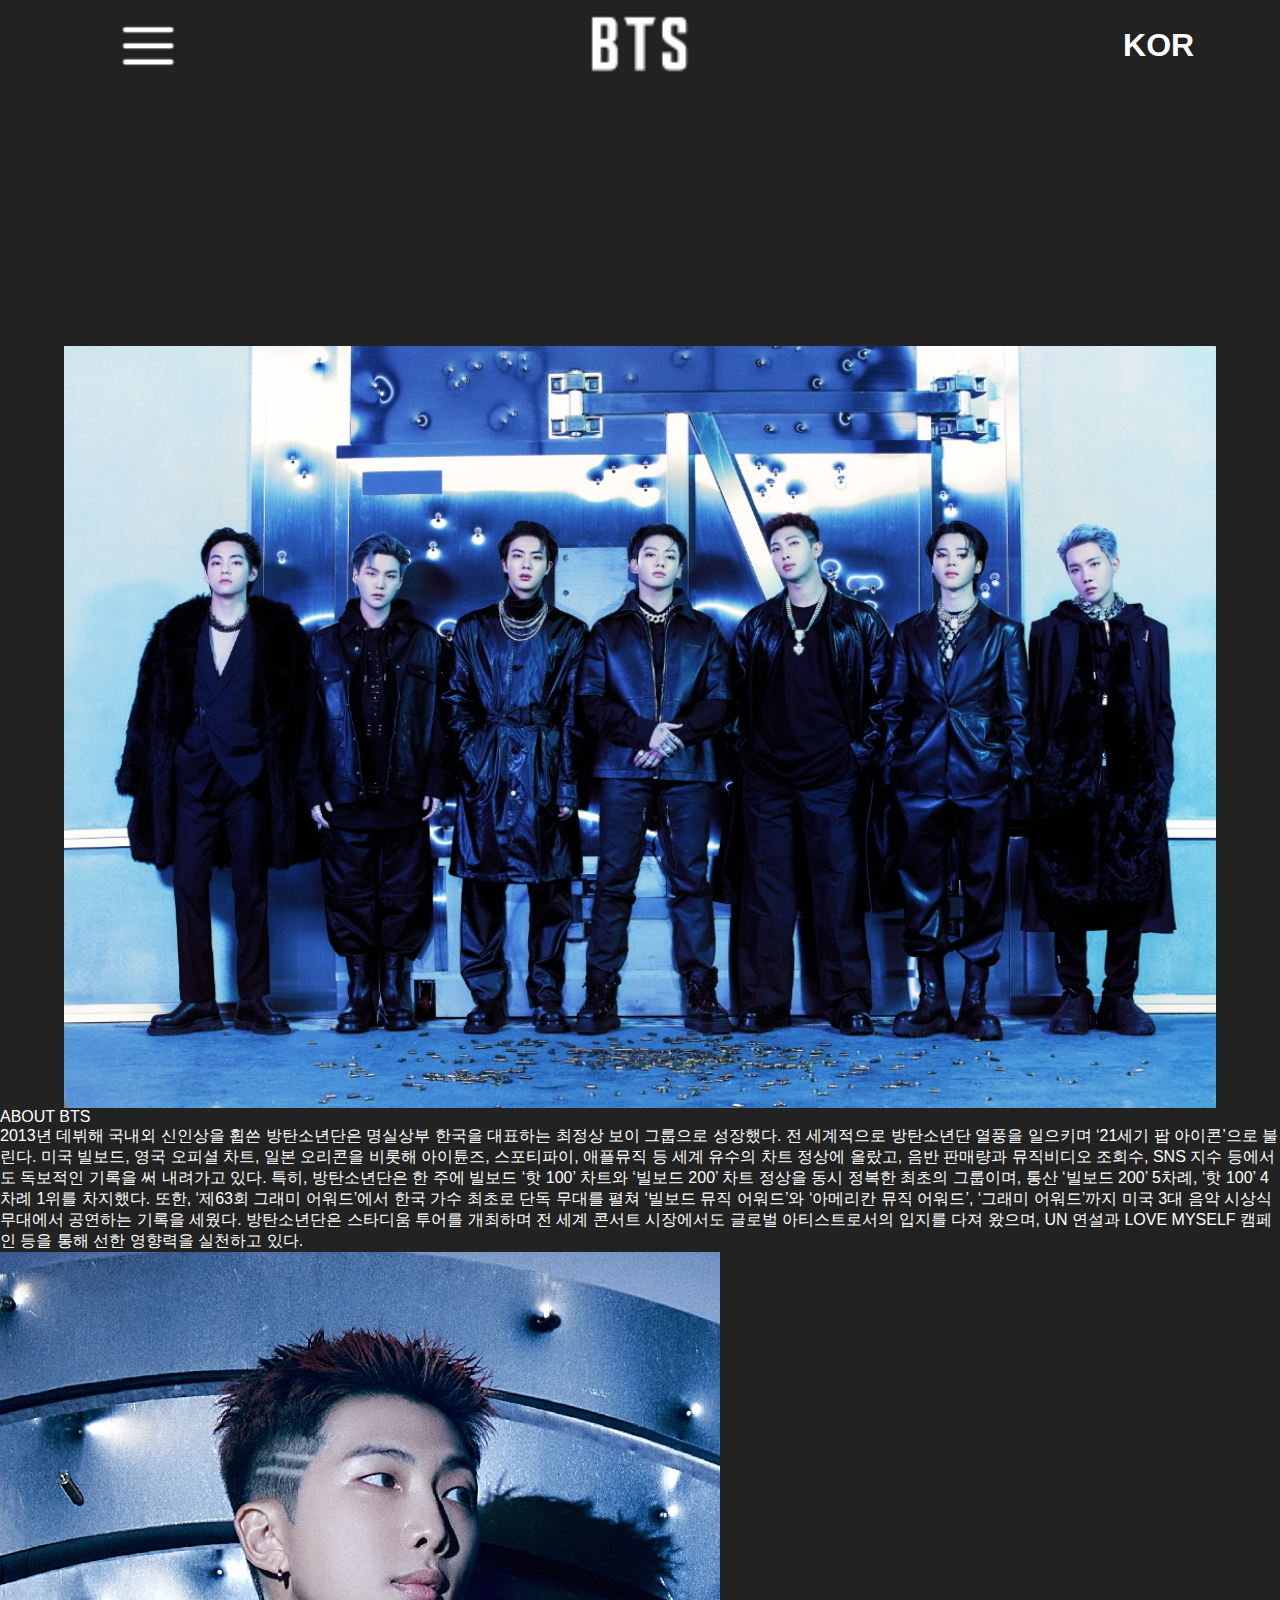
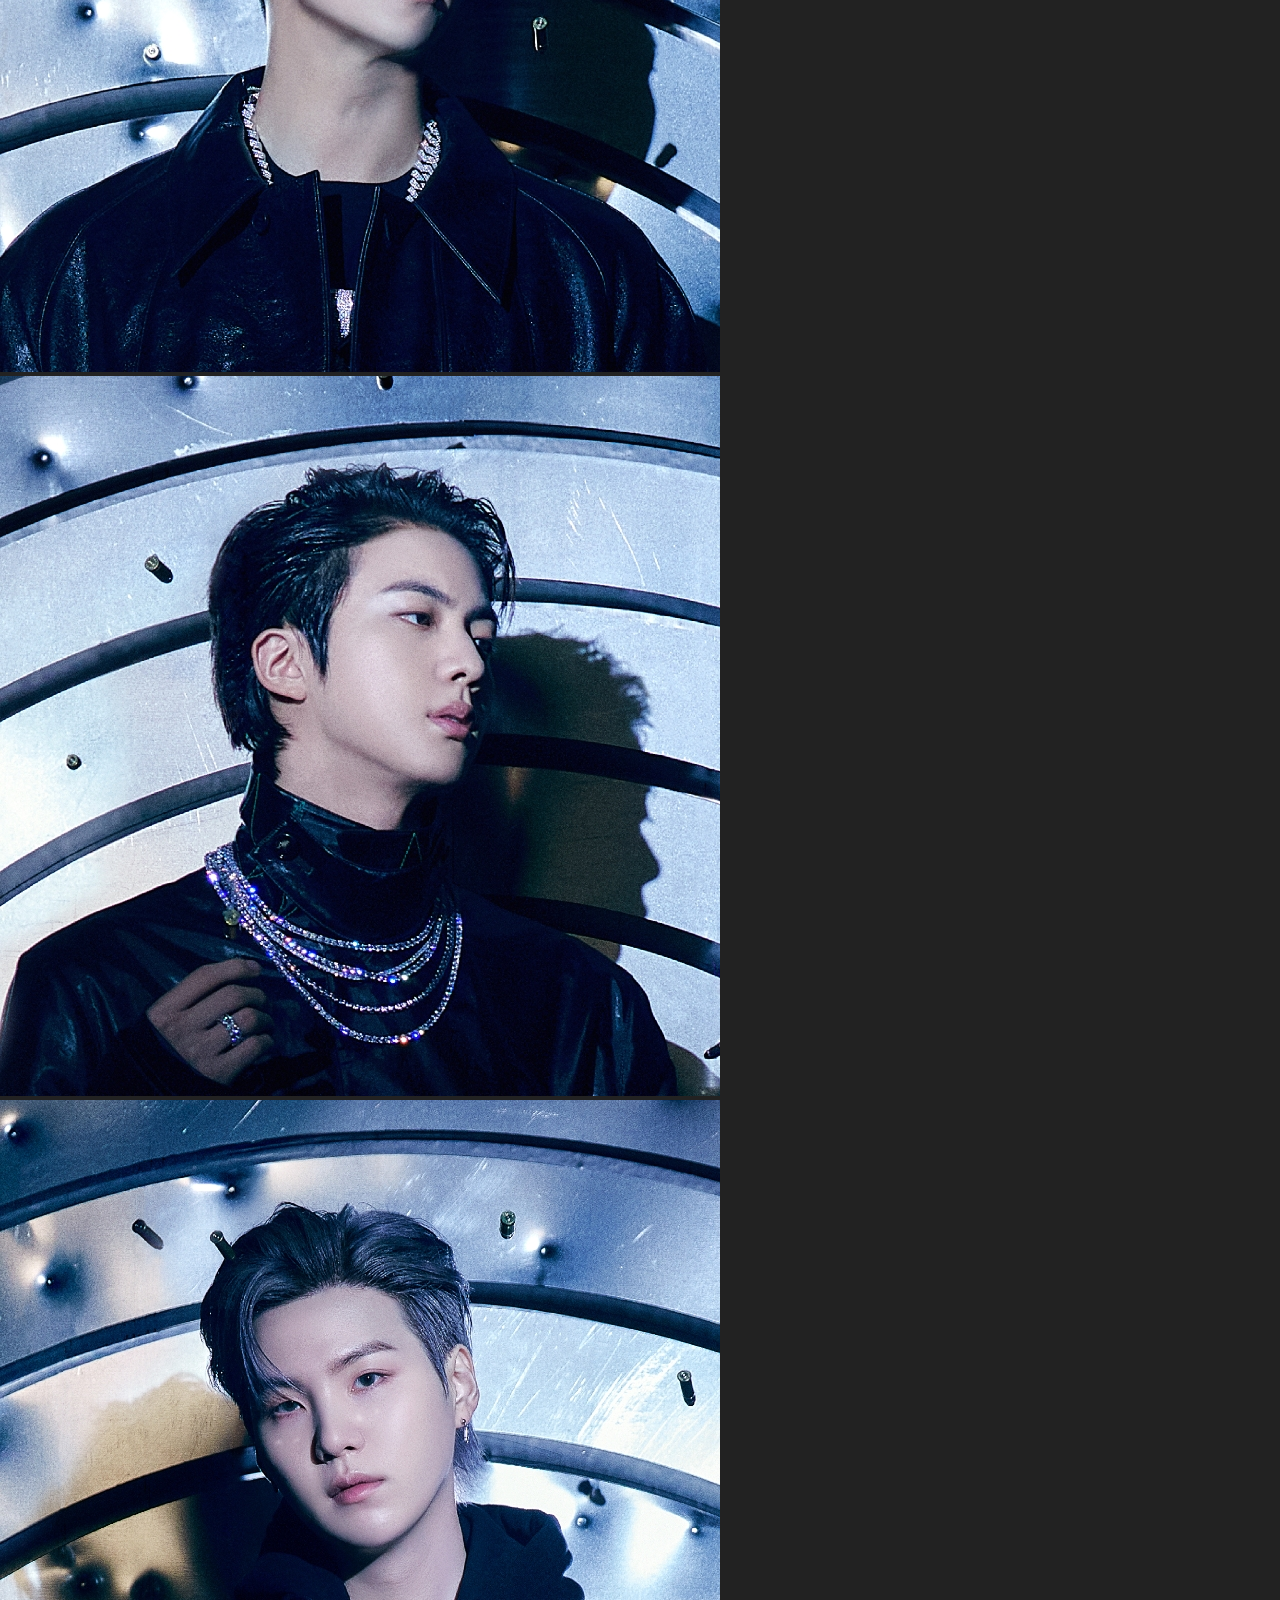
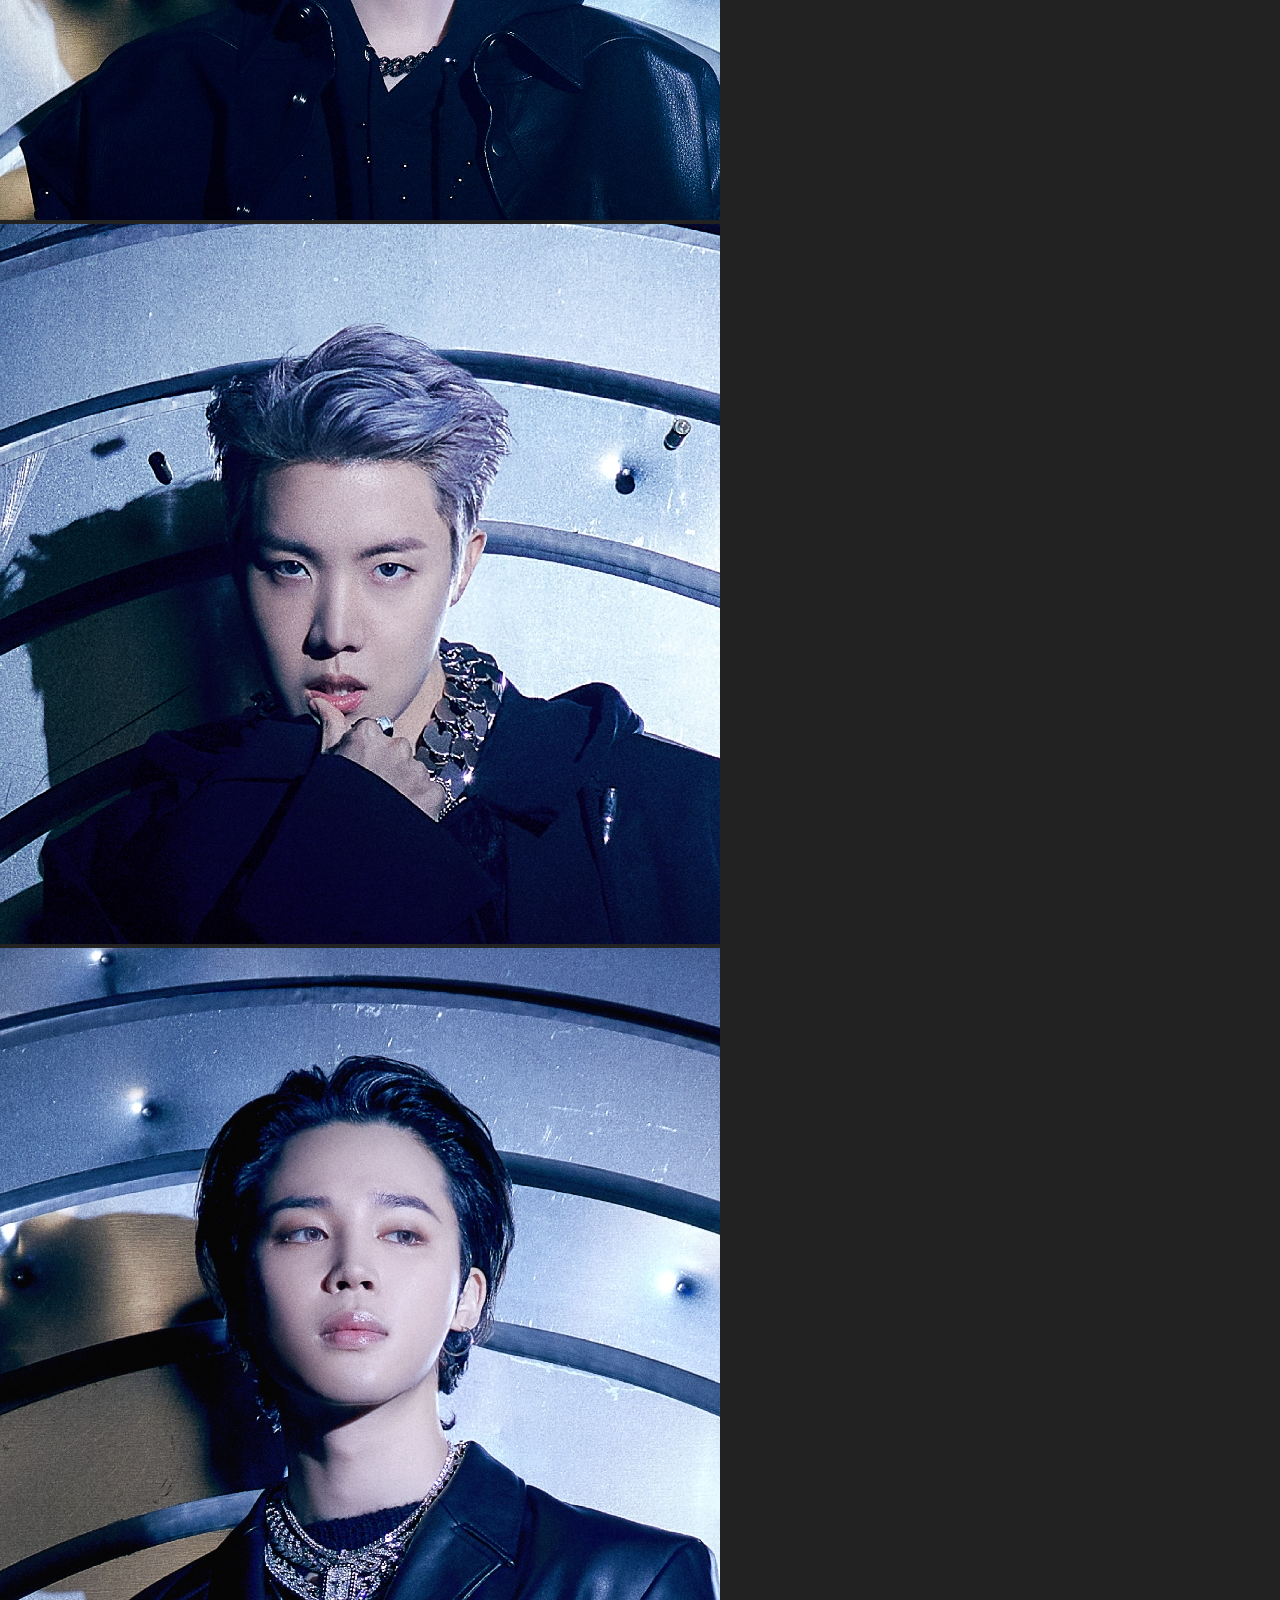
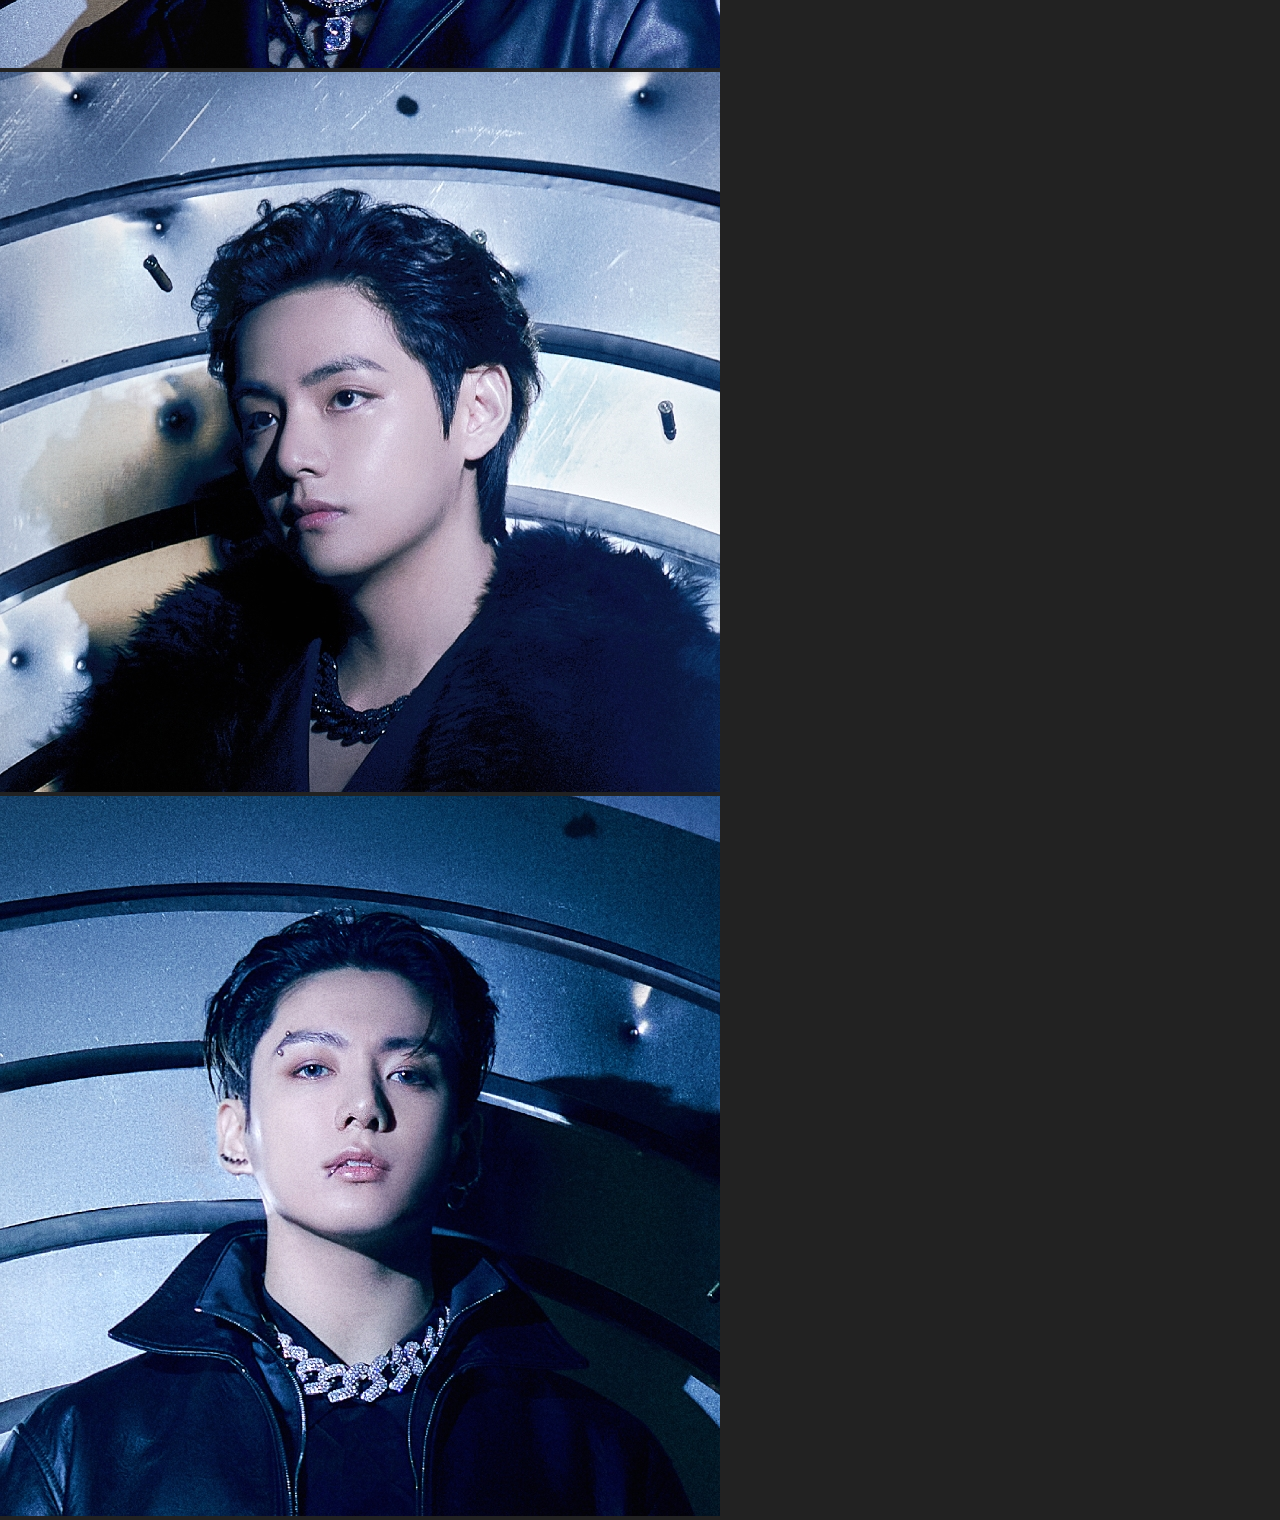
==== BTS/Profile/index.html @ 187987de "header nemubar 만드는중" ====
<!DOCTYPE html>
<html lang="ko">
<head>
    <meta charset="UTF-8">
    <meta name="viewport" content="width=device-width, initial-scale=1.0">
    <link rel="stylesheet" href="https://cdn.linearicons.com/free/1.0.0/icon-font.min.css">
    <link rel="stylesheet" href="reset.css">
    <link rel="stylesheet" href="prorfile.css">
    <title>PROFILE|BTS|BIGHIT MUSIC</title>
</head>
<body>
    <div class="wrapper">
        <!-- HEADER -->
        <div class="header">
            <div class="header-bts">
                <div class="gnb">
                    <button type="button" class="btn-gnb">
                        <nav class="active">
                            <a href="#" class="close">
                    
                            </a>
                            <ul class="gnb-nav">
                                <li><a href="active">Home</a></li>
                                <li><a href="#">About</a></li>
                                <li><a href="#">BTS</a></li>
                                <li><a href="#">TMORROW X TOGETHER</a></li>
                                <li><a href="#">LEE HYUN</a></li>
                            </ul>
                        </nav>
                    </button>
                </div>

                <h1 class="logo bts">
                    <a href="#">
                        <img src="../img/bts-logo.png" alt="BTS-Logo">
                    </a>
                </h1>
                
                <div class="lang-opt">
                    <button type="button" class="btn-lang">
                        <p>KOR</p>
                    </button>
                    <div class="lang-inner">
                        <ul>
                            <li><a href="active">KOR</a></li>
                            <li><a href="#">ENG</a></li>
                            <li><a href="#">JPN</a></li>
                            <li><a href="#">CHN</a></li>
                        </ul>
                    </div>
                </div>
            </div>
        </div>
        <main>
            <section class="kv">
                <div class="contents-obj">
                    <img src="../img/bts-profile.jpg" alt="BTS-Profile_Img">
                </div>
            </section>
            <div class="profile clearfix">
                <section class="intro">
                    <h2 class="contents-title">ABOUT BTS</h2>
                    <p>2013년 데뷔해 국내외 신인상을 휩쓴 방탄소년단은 명실상부 한국을 대표하는 최정상 보이 그룹으로 성장했다. 전 세계적으로 방탄소년단 열풍을 일으키며 ‘21세기 팝 아이콘’으로 불린다.
                        미국 빌보드, 영국 오피셜 차트, 일본 오리콘을 비롯해 아이튠즈, 스포티파이, 애플뮤직 등 세계 유수의 차트 정상에 올랐고, 음반 판매량과 뮤직비디오 조회수, SNS 지수 등에서도 독보적인 기록을 써 내려가고 있다. 특히, 방탄소년단은 한 주에 빌보드 ‘핫 100’ 차트와 ‘빌보드 200’ 차트 정상을 동시 정복한 최초의 그룹이며, 통산 ‘빌보드 200’ 5차례, ‘핫 100’ 4차례 1위를 차지했다.
                        또한, ‘제63회 그래미 어워드’에서 한국 가수 최초로 단독 무대를 펼쳐 ‘빌보드 뮤직 어워드’와 ‘아메리칸 뮤직 어워드’, ‘그래미 어워드’까지 미국 3대 음악 시상식 무대에서 공연하는 기록을 세웠다. 방탄소년단은 스타디움 투어를 개최하며 전 세계 콘서트 시장에서도 글로벌 아티스트로서의 입지를 다져 왔으며, UN 연설과 LOVE MYSELF 캠페인 등을 통해 선한 영향력을 실천하고 있다.
                    </p>
                </section>
                <section class="members contents-white">
                    <div class="members-inner">
                        <div class="member-list">
                            <div class="title">
                                <h2 class="contents-title">

                                </h2>
                            </div>
                            <ul class="profile-img">
                                <li>
                                    <button type="button">
                                        <div class="contents-obj">
                                            <img src="../img/member-rm.jpg" alt="BTS-MEMBER_RM">
                                        </div>
                                    </button>
                                </li>
                                <li>
                                    <button type="button">
                                        <div class="contents-obj">
                                            <img src="../img/member-jin.jpg" alt="BTS-MEMBER_JIN">
                                        </div>
                                    </button>
                                </li>
                                <li>
                                    <button type="button">
                                        <div class="contents-obj">
                                            <img src="../img/member-suga.jpg" alt="BTS-MEMBER_SUGA">
                                        </div>
                                    </button>
                                </li>
                                <li>
                                    <button type="button">
                                        <div class="contents-obj">
                                            <img src="../img/member-jhope.jpg" alt="BTS-MEMBER_JHOPE">
                                        </div>
                                    </button>
                                </li>
                                <li>
                                    <button type="button">
                                        <div class="contents-obj">
                                            <img src="../img/member-jimin.jpg" alt="BTS-MEMBER_JIMIN">
                                        </div>
                                    </button>
                                </li>
                                <li>
                                    <button type="button">
                                        <div class="contents-obj">
                                            <img src="../img/member-v.jpg" alt="BTS-MEMBER_V">
                                        </div>
                                    </button>
                                </li>
                                <li>
                                    <button type="button">
                                        <div class="contents-obj">
                                            <img src="../img/member-jk.jpg" alt="BTS-MEMBER_JK">
                                        </div>
                                    </button>
                                </li>
                            </ul>
                        </div>
                        <!-- <div class="popup">
                            <div class="popup-inner">
                                <ul>
                                    <li class="top active">
                                        <div class="contents-obj">
                                            <img src="../img/member-rm.jpg" alt="BTS-MEMBER_RM">
                                        </div>
                                        <div class="contents">
                                            <ul>
                                                <li class="name">RM</li>
                                                <li>생일:1994년 9월 12일</li>
                                            </ul>
                                        </div>
                                    </li>
                                    <li class="top active">
                                        <div class="contents-obj">
                                            <img src="../img/member-rm.jpg" alt="BTS-MEMBER_RM">
                                        </div>
                                        <div class="contents">
                                            <ul>
                                                <li class="name">RM</li>
                                                <li>생일:1994년 9월 12일</li>
                                            </ul>
                                        </div>
                                    </li>
                                    <li class="top active">
                                        <div class="contents-obj">
                                            <img src="../img/member-rm.jpg" alt="BTS-MEMBER_RM">
                                        </div>
                                        <div class="contents">
                                            <ul>
                                                <li class="name">RM</li>
                                                <li>생일:1994년 9월 12일</li>
                                            </ul>
                                        </div>
                                    </li>
                                    <li class="top active">
                                        <div class="contents-obj">
                                            <img src="../img/member-rm.jpg" alt="BTS-MEMBER_RM">
                                        </div>
                                        <div class="contents">
                                            <ul>
                                                <li class="name">RM</li>
                                                <li>생일:1994년 9월 12일</li>
                                            </ul>
                                        </div>
                                    </li>
                                    <li class="top active">
                                        <div class="contents-obj">
                                            <img src="../img/member-rm.jpg" alt="BTS-MEMBER_RM">
                                        </div>
                                        <div class="contents">
                                            <ul>
                                                <li class="name">RM</li>
                                                <li>생일:1994년 9월 12일</li>
                                            </ul>
                                        </div>
                                    </li>
                                    <li class="top active">
                                        <div class="contents-obj">
                                            <img src="../img/member-rm.jpg" alt="BTS-MEMBER_RM">
                                        </div>
                                        <div class="contents">
                                            <ul>
                                                <li class="name">RM</li>
                                                <li>생일:1994년 9월 12일</li>
                                            </ul>
                                        </div>
                                    </li>

                                </ul>
                            </div> 
                        </div> -->
                    </div>
                </section>
            </div>
        </main>
    </div>

    
</body>
</html>
---- BTS/Profile/prorfile.css ----
* {
    box-sizing: border-box;
}
body {
    color: #fff;
    font-family: sans-serif;
}
.wrapper{
    background: rgba(22, 22, 22, 0.95);
}
/* header style */
.wrapper.header {
    padding: 20px 0;
    position: fixed;
    width: 100%;
    top: 0;
    z-index: 999;
    
}
.wrapper .header .header-bts {
    width: 92%;
    margin: 0 auto;

    display: flex;
    align-items:center;
}
.wrapper .header .header-bts .gnb {
    /* border: 2px solid aqua; */
    opacity: 1;
    display: flex;
    justify-content: flex-start;
    flex: 1;
}
.wrapper .header .header-bts .gnb:hover,
.wrapper .header .header-bts .gnb .active .gnb-nav {
    opacity: 1;
    color: #fff;
}
.wrapper .header .header-bts .gnb .btn-gnb {
    position: relative;
    height: 80%;
    background: url(../img/btn-gnb-m.png) no-repeat center;
    background-size: 100% auto;
    z-index: 1;
}
.wrapper .header .header-bts .active {
    opacity: 0;
}
.wrapper .header .header-bts .logo {
    /* border: 2px solid aqua; */
    display: flex;
    justify-content: center;
    flex: 1;
}
.wrapper .header .header-bts .logo img {
    height: 60px;
}
.wrapper .header .header-bts .lang-opt {
    /* border: 2px solid aqua; */
    display: flex;
    justify-content: flex-end;
    flex: 1;
}
.wrapper .header .header-bts .lang-opt p {
    font-weight: 700;
    font-size: 2em;
}
.wrapper .header .header-bts .lang-opt .lang-inner {
    opacity: 0;
}
.wrapper main .kv {
    display: flex;
    justify-content: space-evenly;
    
}
.wrapper main .kv .contents-obj {
    width: 90%;
    padding-top: 20%;
    overflow: hidden;
}
.wrapper main .kv .contents-obj img {
    width: 100%;
    margin: 0 auto;
    display: block;
}
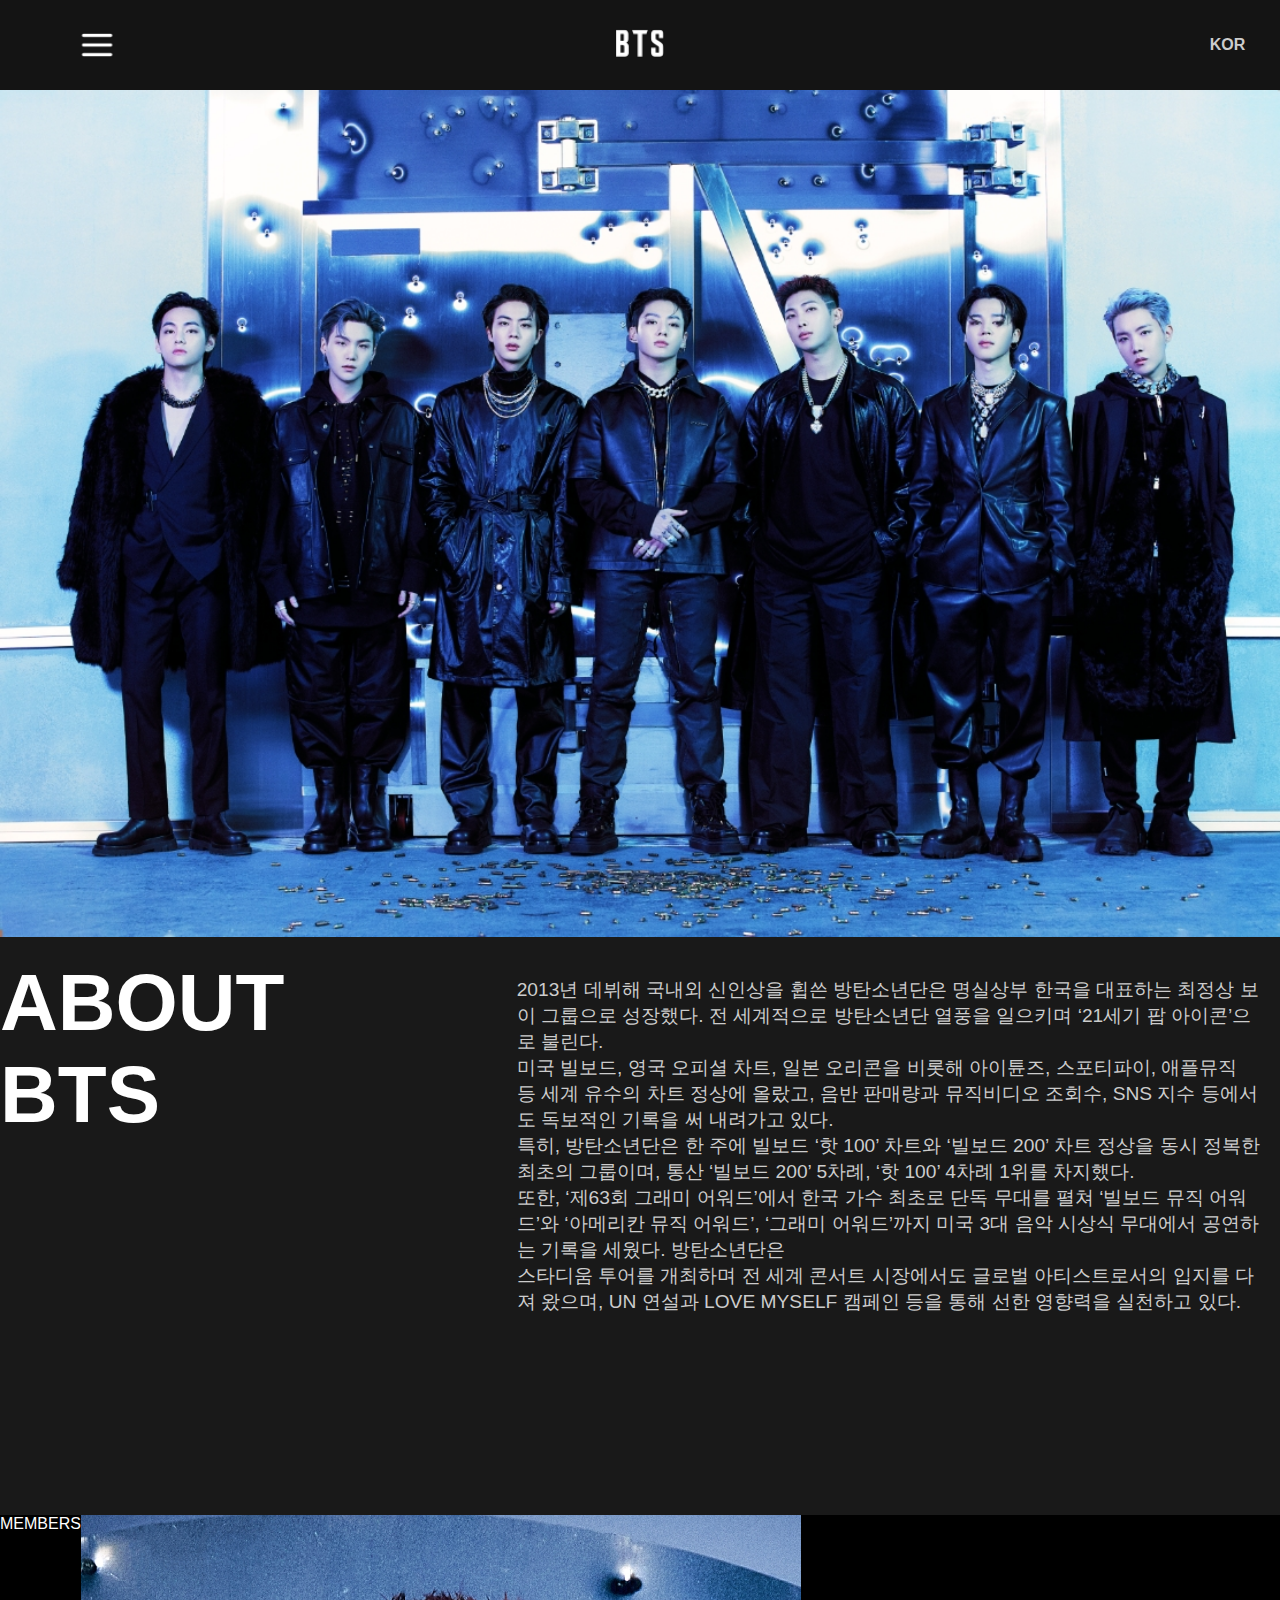
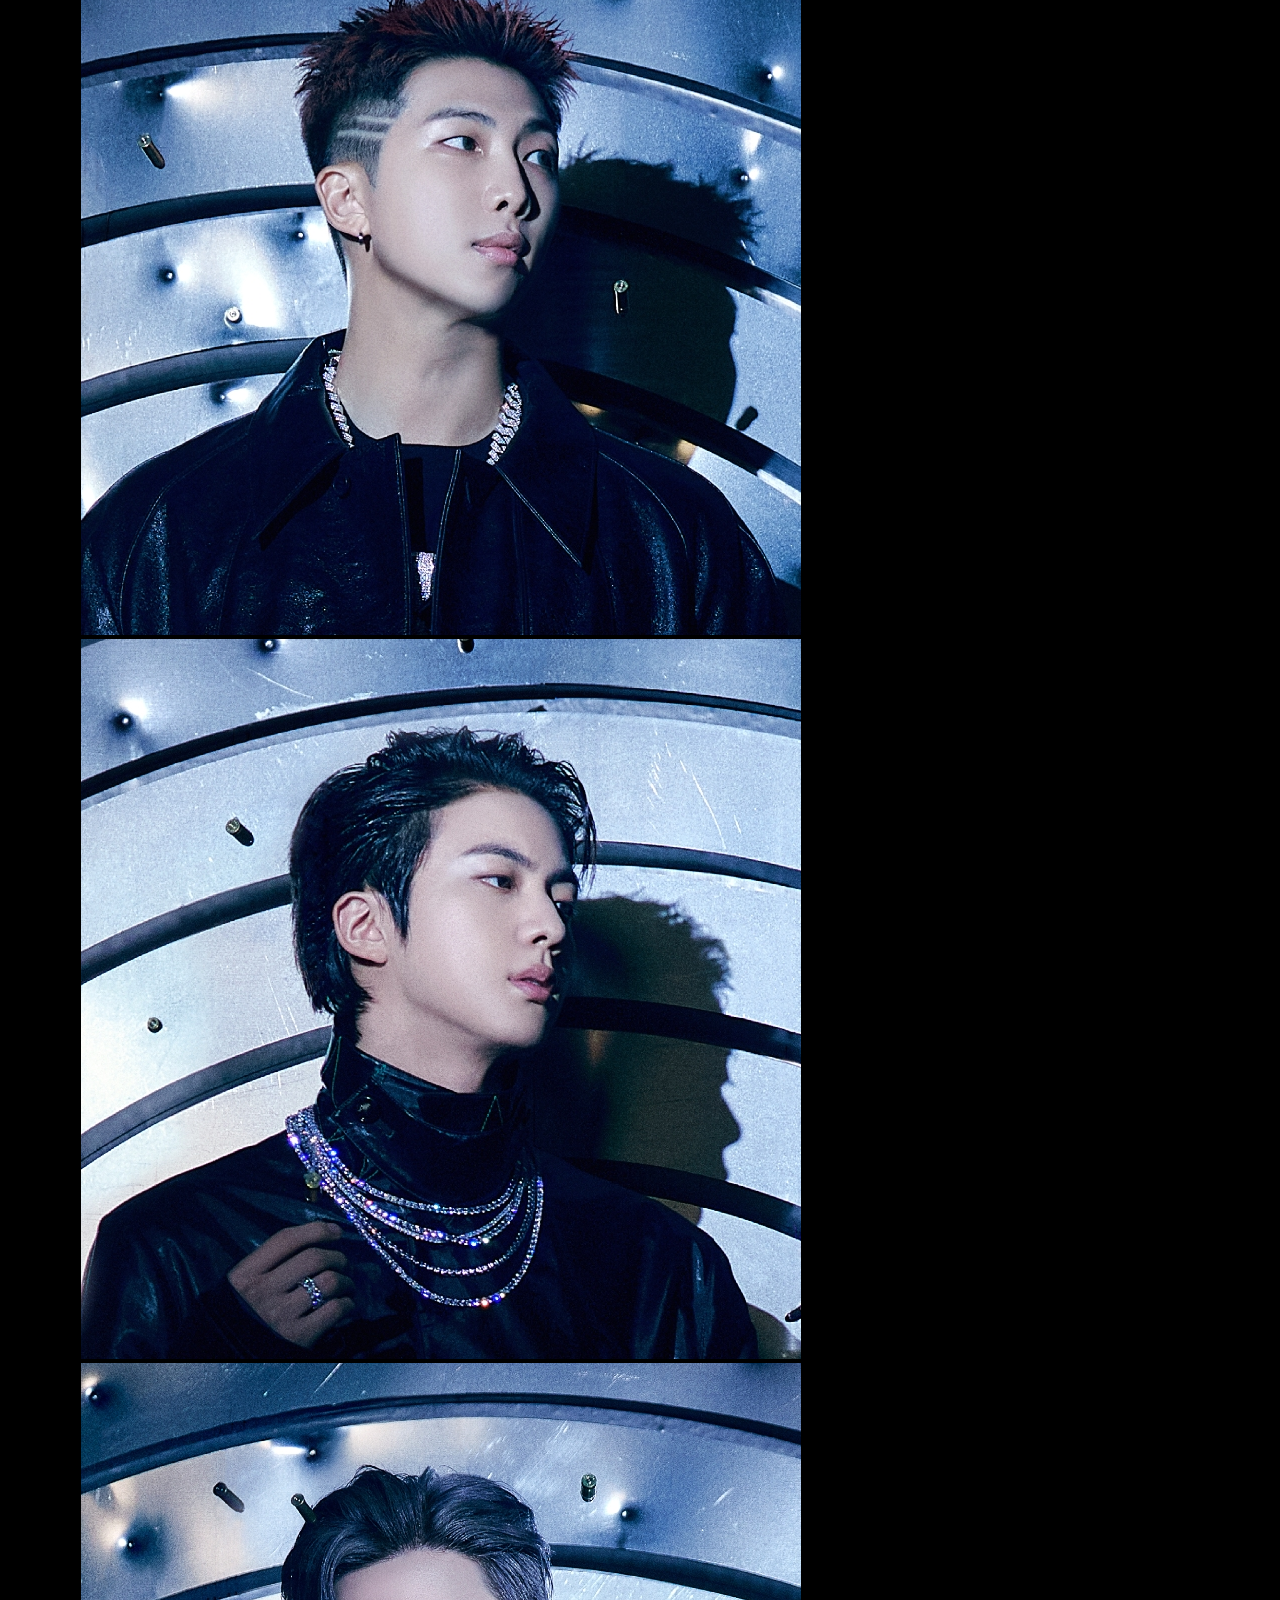
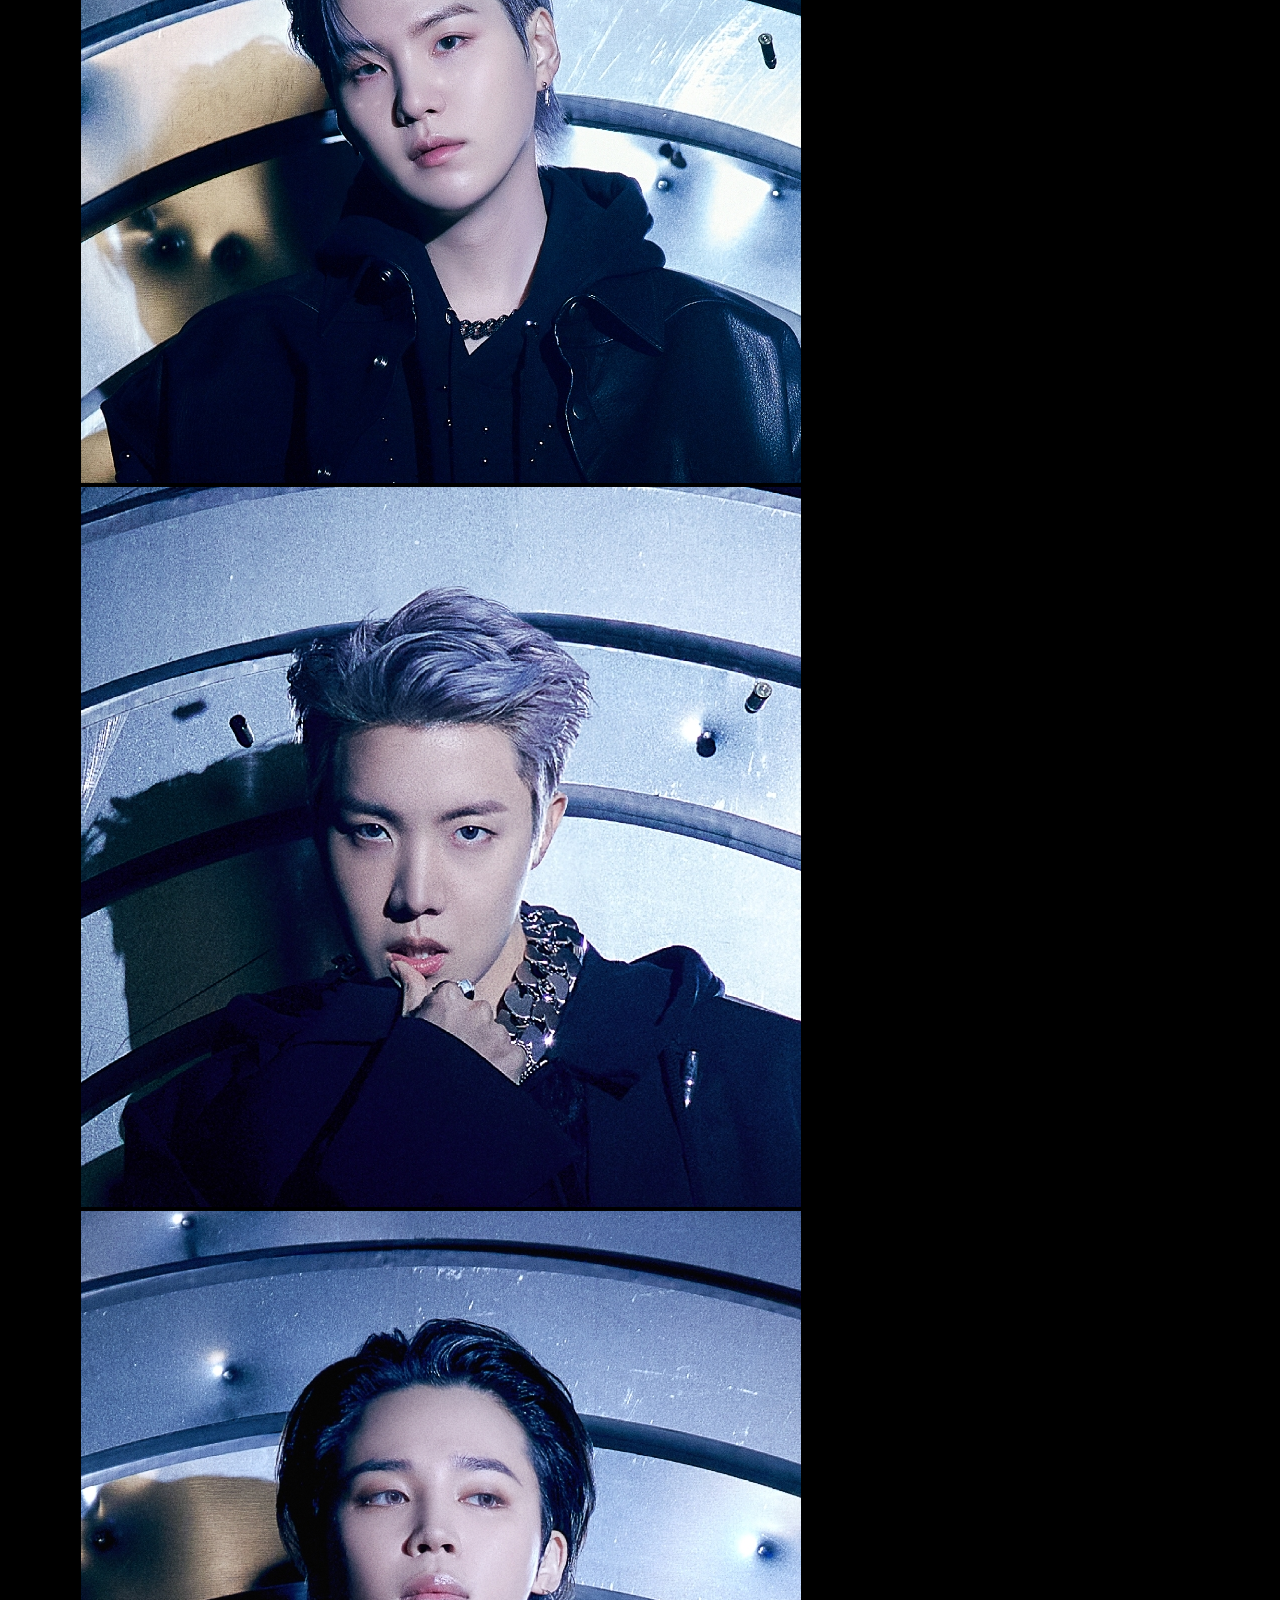
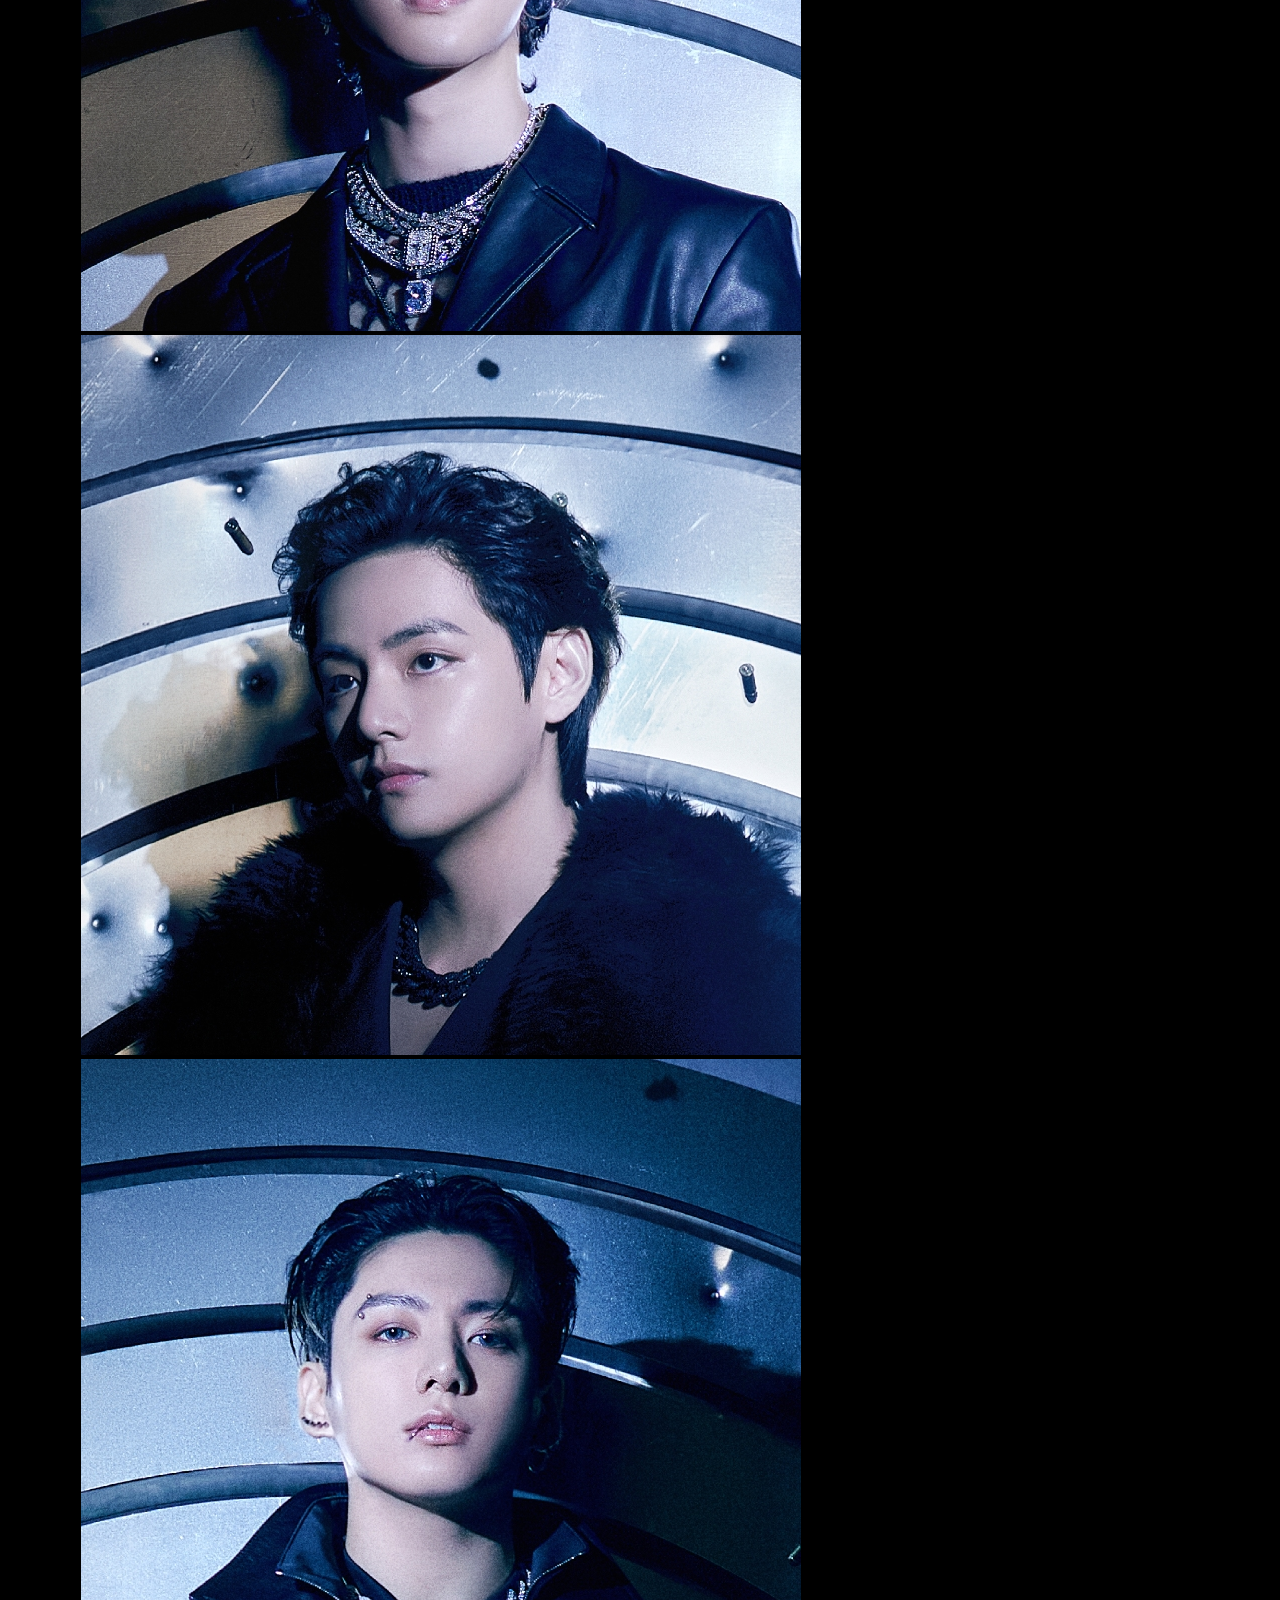
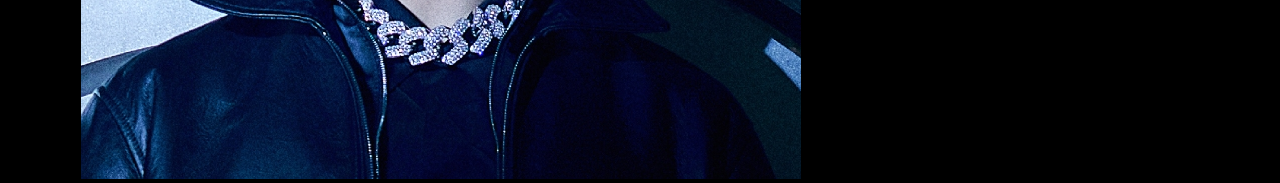
==== commit 943e953b: "header mainsection 만듬" ====
--- a/BTS/Profile/index.html
+++ b/BTS/Profile/index.html
@@ -57,20 +57,22 @@
                     <img src="../img/bts-profile.jpg" alt="BTS-Profile_Img">
                 </div>
             </section>
-            <div class="profile clearfix">
+            <div class="profile">
                 <section class="intro">
-                    <h2 class="contents-title">ABOUT BTS</h2>
-                    <p>2013년 데뷔해 국내외 신인상을 휩쓴 방탄소년단은 명실상부 한국을 대표하는 최정상 보이 그룹으로 성장했다. 전 세계적으로 방탄소년단 열풍을 일으키며 ‘21세기 팝 아이콘’으로 불린다.
-                        미국 빌보드, 영국 오피셜 차트, 일본 오리콘을 비롯해 아이튠즈, 스포티파이, 애플뮤직 등 세계 유수의 차트 정상에 올랐고, 음반 판매량과 뮤직비디오 조회수, SNS 지수 등에서도 독보적인 기록을 써 내려가고 있다. 특히, 방탄소년단은 한 주에 빌보드 ‘핫 100’ 차트와 ‘빌보드 200’ 차트 정상을 동시 정복한 최초의 그룹이며, 통산 ‘빌보드 200’ 5차례, ‘핫 100’ 4차례 1위를 차지했다.
-                        또한, ‘제63회 그래미 어워드’에서 한국 가수 최초로 단독 무대를 펼쳐 ‘빌보드 뮤직 어워드’와 ‘아메리칸 뮤직 어워드’, ‘그래미 어워드’까지 미국 3대 음악 시상식 무대에서 공연하는 기록을 세웠다. 방탄소년단은 스타디움 투어를 개최하며 전 세계 콘서트 시장에서도 글로벌 아티스트로서의 입지를 다져 왔으며, UN 연설과 LOVE MYSELF 캠페인 등을 통해 선한 영향력을 실천하고 있다.
-                    </p>
+                    <div class="box">
+                        <h2 class="contents-title">ABOUT BTS</h2>
+                        <p>2013년 데뷔해 국내외 신인상을 휩쓴 방탄소년단은 명실상부 한국을 대표하는 최정상 보이 그룹으로 성장했다. 전 세계적으로 방탄소년단 열풍을 일으키며 ‘21세기 팝 아이콘’으로 불린다.<br>
+                            미국 빌보드, 영국 오피셜 차트, 일본 오리콘을 비롯해 아이튠즈, 스포티파이, 애플뮤직 등 세계 유수의 차트 정상에 올랐고, 음반 판매량과 뮤직비디오 조회수, SNS 지수 등에서도 독보적인 기록을 써 내려가고 있다. <br> 특히, 방탄소년단은 한 주에 빌보드 ‘핫 100’ 차트와 ‘빌보드 200’ 차트 정상을 동시 정복한 최초의 그룹이며, 통산 ‘빌보드 200’ 5차례, ‘핫 100’ 4차례 1위를 차지했다. <br>
+                            또한, ‘제63회 그래미 어워드’에서 한국 가수 최초로 단독 무대를 펼쳐 ‘빌보드 뮤직 어워드’와 ‘아메리칸 뮤직 어워드’, ‘그래미 어워드’까지 미국 3대 음악 시상식 무대에서 공연하는 기록을 세웠다. 방탄소년단은 <br>스타디움 투어를 개최하며 전 세계 콘서트 시장에서도 글로벌 아티스트로서의 입지를 다져 왔으며, UN 연설과 LOVE MYSELF 캠페인 등을 통해 선한 영향력을 실천하고 있다.
+                        </p>
+                    </div>
                 </section>
                 <section class="members contents-white">
                     <div class="members-inner">
                         <div class="member-list">
                             <div class="title">
                                 <h2 class="contents-title">
-
+                                    MEMBERS
                                 </h2>
                             </div>
                             <ul class="profile-img">
--- a/BTS/Profile/prorfile.css
+++ b/BTS/Profile/prorfile.css
@@ -4,23 +4,26 @@
 }
 body {
     color: #fff;
-    font-family: sans-serif;
+    font-family: 'Noto Sans KR', sans-serif;
 }
 .wrapper{
-    background: rgba(22, 22, 22, 0.95);
+    background: rgba(0, 0, 0, 0.90);
 }
 /* header style */
 .wrapper.header {
-    padding: 20px 0;
     position: fixed;
     width: 100%;
     top: 0;
+    left: 0;
     z-index: 999;
+    
     
 }
 .wrapper .header .header-bts {
-    width: 92%;
+    width: 100%;
     margin: 0 auto;
+    
+    background: rgba(0, 0, 0, 0.2);
 
     display: flex;
     align-items:center;
@@ -41,7 +44,7 @@
     position: relative;
     height: 80%;
     background: url(../img/btn-gnb-m.png) no-repeat center;
-    background-size: 100% auto;
+    background-size: 60% auto;
     z-index: 1;
 }
 .wrapper .header .header-bts .active {
@@ -54,7 +57,7 @@
     flex: 1;
 }
 .wrapper .header .header-bts .logo img {
-    height: 60px;
+    height: 30px;
 }
 .wrapper .header .header-bts .lang-opt {
     /* border: 2px solid aqua; */
@@ -64,7 +67,7 @@
 }
 .wrapper .header .header-bts .lang-opt p {
     font-weight: 700;
-    font-size: 2em;
+    color: #ccc;
 }
 .wrapper .header .header-bts .lang-opt .lang-inner {
     opacity: 0;
@@ -75,12 +78,58 @@
     
 }
 .wrapper main .kv .contents-obj {
-    width: 90%;
-    padding-top: 20%;
-    overflow: hidden;
+    width: 1440px;
+   
 }
 .wrapper main .kv .contents-obj img {
     width: 100%;
+    overflow: hidden;
     margin: 0 auto;
     display: block;
 }
+
+main .profile {
+
+}
+main .profile .intro {
+    display: flex;
+    justify-content: center;
+    margin-bottom: 200px;
+    
+}
+main .profile .intro .box {
+    display: flex;
+    flex-direction: row;
+    max-width: 1440px;
+}
+main .profile .intro .box h2 {
+    display: flex;
+    justify-content: center;
+    padding-top: 20px;
+    width: 1000px;
+
+    font-size: 80px;
+    font-weight: 700;
+}
+main .profile .intro .box p {
+    display: flex;
+    align-items: start;
+    padding: 40px 20px 0 100px ;
+    color: #ccc;
+    
+    font-size: 1.2em;
+    font-weight: 500;
+}
+main .profile .members {
+    background: rgba(0, 0, 0, 1);
+    display: flex;
+    justify-content: center;
+}
+main .profile .members .members-inner {
+    width: 1600px;
+}
+main .profile .members .members-inner .member-list {
+    display: flex;
+    justify-content: start;
+    width: 400px;
+}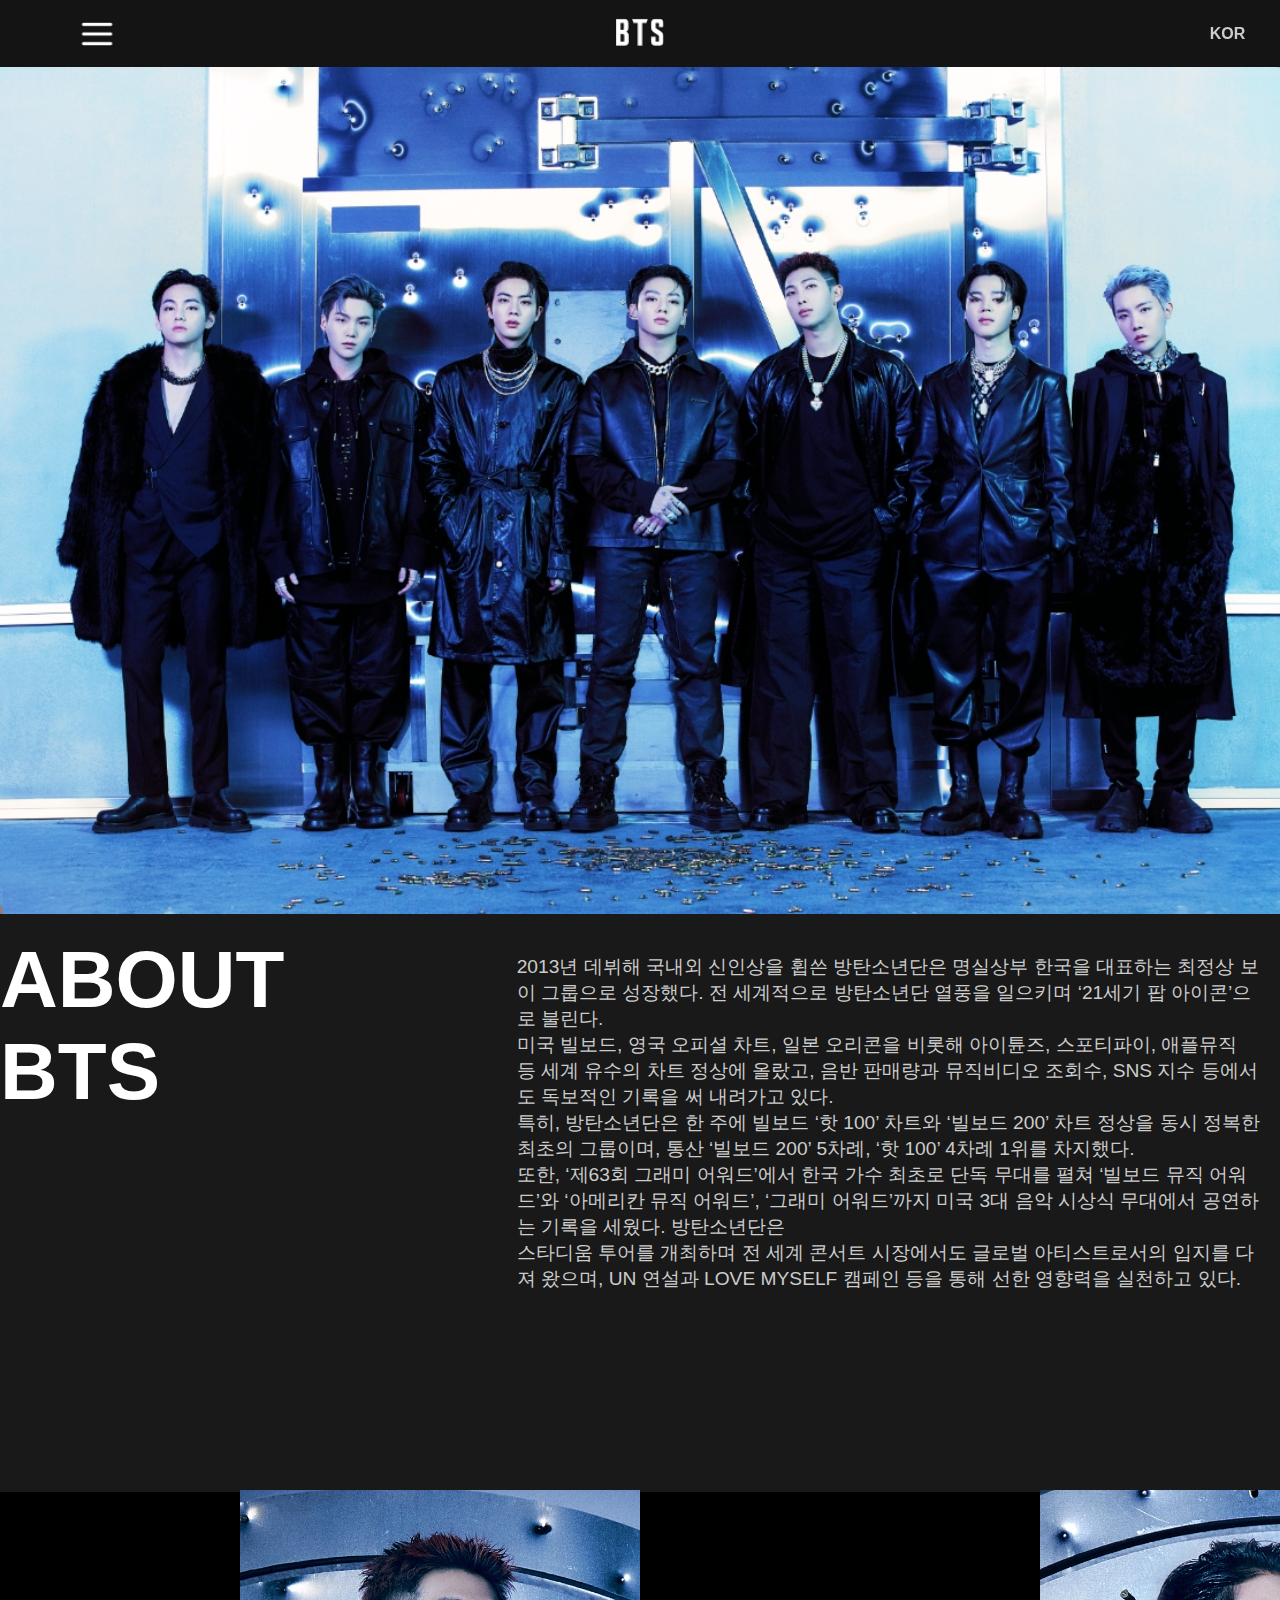
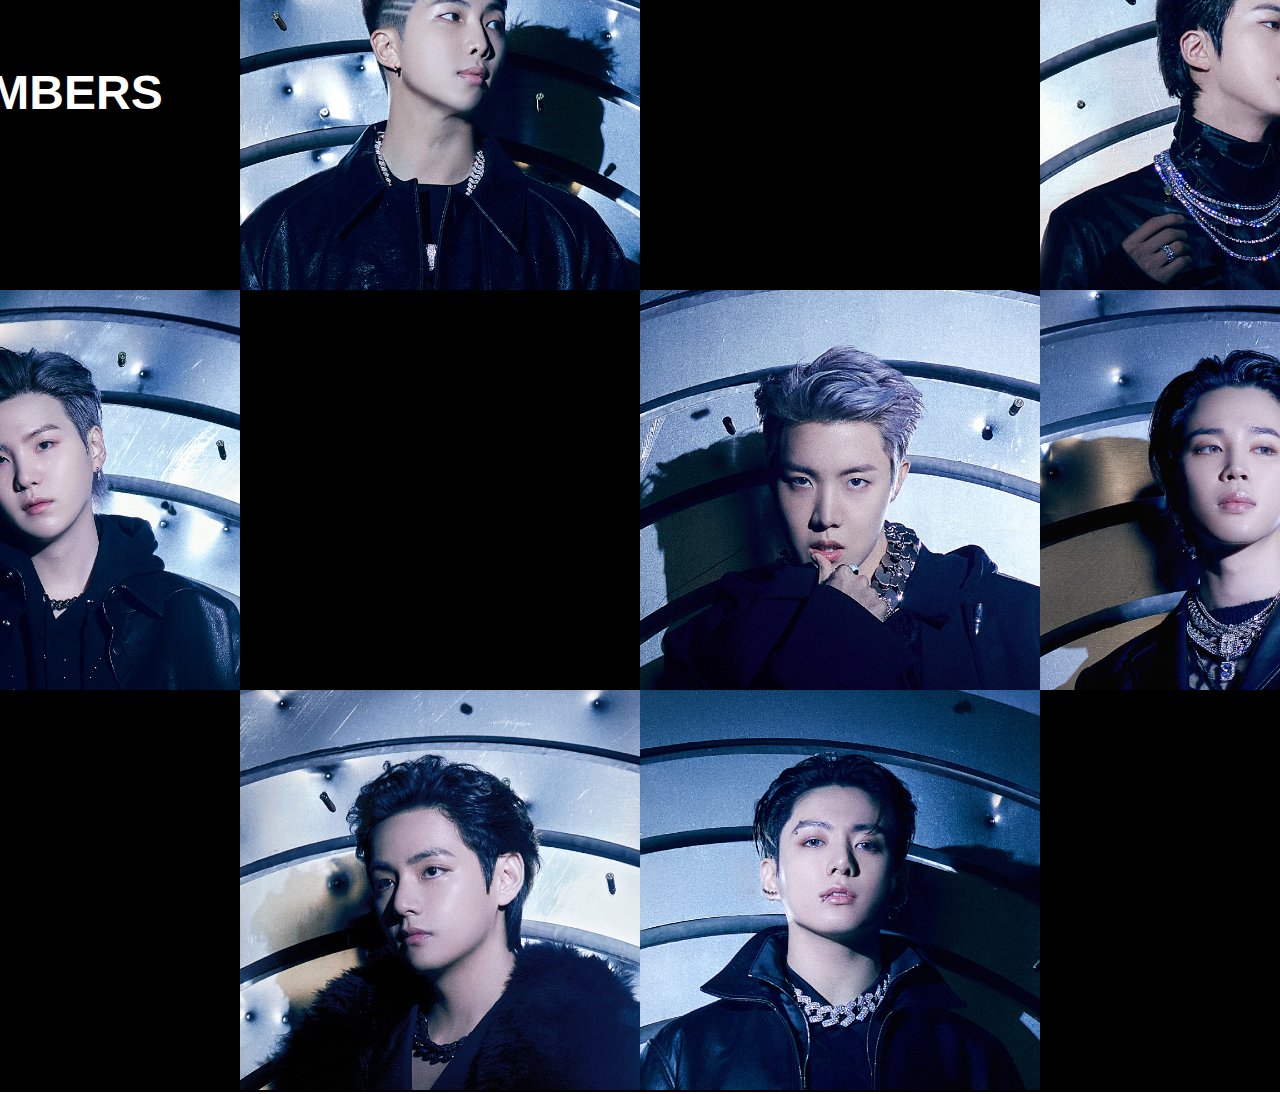
==== commit 7ca34d9e: "profile 끝" ====
--- a/BTS/Profile/index.html
+++ b/BTS/Profile/index.html
@@ -70,18 +70,22 @@
                 <section class="members contents-white">
                     <div class="members-inner">
                         <div class="member-list">
-                            <div class="title">
-                                <h2 class="contents-title">
-                                    MEMBERS
-                                </h2>
-                            </div>
                             <ul class="profile-img">
-                                <li>
-                                    <button type="button">
-                                        <div class="contents-obj">
-                                            <img src="../img/member-rm.jpg" alt="BTS-MEMBER_RM">
-                                        </div>
-                                    </button>
+                                <li class="title">
+                                    <h2 class="contents-title">
+                                        MEMBERS
+                                    </h2>
+                                </li>
+                                <li>
+                                    <button type="button">
+                                        <div class="contents-obj">
+                                            <img src="../img/member-rm.jpg" alt="BTS-MEMBER_RM">
+                                        </div>
+                                    </button>
+                                </li>
+                                <li>
+                                    <div class="contents-obj">
+                                    </div>
                                 </li>
                                 <li>
                                     <button type="button">
@@ -98,6 +102,10 @@
                                     </button>
                                 </li>
                                 <li>
+                                    <div class="contents-obj">
+                                    </div>
+                                </li>
+                                <li>
                                     <button type="button">
                                         <div class="contents-obj">
                                             <img src="../img/member-jhope.jpg" alt="BTS-MEMBER_JHOPE">
@@ -112,6 +120,10 @@
                                     </button>
                                 </li>
                                 <li>
+                                    <div class="contents-obj">
+                                    </div>
+                                </li>
+                                <li>
                                     <button type="button">
                                         <div class="contents-obj">
                                             <img src="../img/member-v.jpg" alt="BTS-MEMBER_V">
@@ -124,6 +136,10 @@
                                             <img src="../img/member-jk.jpg" alt="BTS-MEMBER_JK">
                                         </div>
                                     </button>
+                                </li>
+                                <li>
+                                    <div class="contents-obj">
+                                    </div>
                                 </li>
                             </ul>
                         </div>
@@ -204,6 +220,33 @@
                 </section>
             </div>
         </main>
+        <!-- footer -->
+        <div class="footer">
+            <footer>
+                <div class="footer_wrap">
+                    <div class="social">
+                        <ul>
+                            <li><a></a></li>
+                            <li><a></a></li>
+                            <li><a></a></li>
+                            <li><a></a></li>
+                            <li><a></a></li>
+                            <li><a></a></li>
+                            <li><a></a></li>
+                            <li><a></a></li>
+                            <li><a></a></li>
+                            <li><a></a></li>
+                        </ul>
+                    </div>
+                    <div class="family_sites">
+
+                    </div>
+                    <div class="copyright">
+
+                    </div>
+                </div>
+            </footer>
+        </div>
     </div>
 
     
--- a/BTS/Profile/prorfile.css
+++ b/BTS/Profile/prorfile.css
@@ -11,17 +11,18 @@
 }
 /* header style */
 .wrapper.header {
-    position: fixed;
+    
     width: 100%;
     top: 0;
     left: 0;
     z-index: 999;
     
-    
 }
 .wrapper .header .header-bts {
     width: 100%;
+    height: 67px;
     margin: 0 auto;
+    position: fixed;
     
     background: rgba(0, 0, 0, 0.2);
 
@@ -82,6 +83,7 @@
    
 }
 .wrapper main .kv .contents-obj img {
+    padding-top: 67px;
     width: 100%;
     overflow: hidden;
     margin: 0 auto;
@@ -127,9 +129,41 @@
 }
 main .profile .members .members-inner {
     width: 1600px;
+    height: 1200px;
 }
 main .profile .members .members-inner .member-list {
+    width: 1600px;
+    height: 1200px;
+    margin: 0 auto ;
+
     display: flex;
-    justify-content: start;
+    flex-wrap: wrap;
+    
+}
+main .profile .members .members-inner .member-list .profile-img {
+    width: 100%;
+    height: 100%;
+    margin: 0 auto ;
+
+    display: flex;
+    flex-wrap: wrap;
+    
+}
+main .profile .members .members-inner .member-list .profile-img li {
+    width: 25%;
+    height: 33.333%;
+
+    display: flex;
+    justify-content: center;
+    align-items: center;
+}
+main .profile .members .members-inner .member-list .profile-img li .contents-obj img {
     width: 400px;
-}+    height: 400px;
+}
+main .profile .members .members-inner .member-list .profile-img li .contents-title {
+    font-weight: 700;
+    font-size: 3em;
+}
+
+/*  */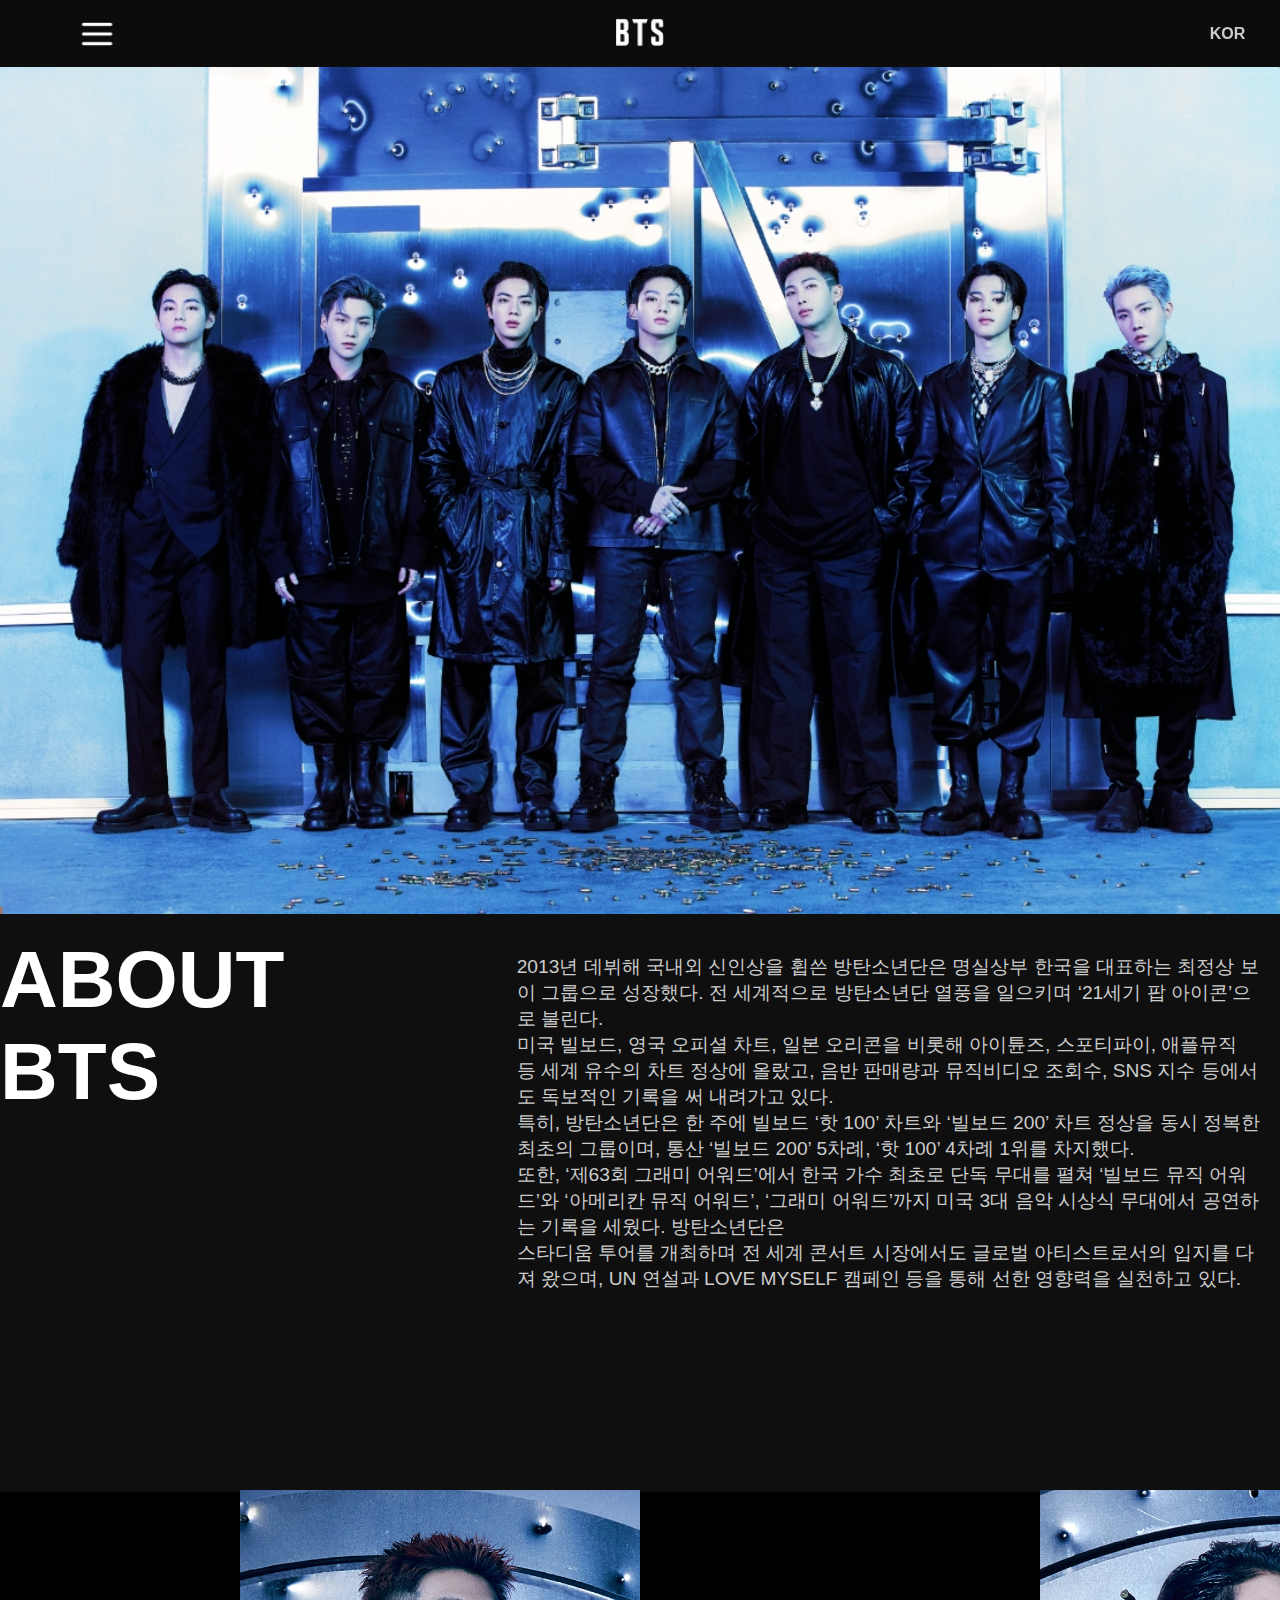
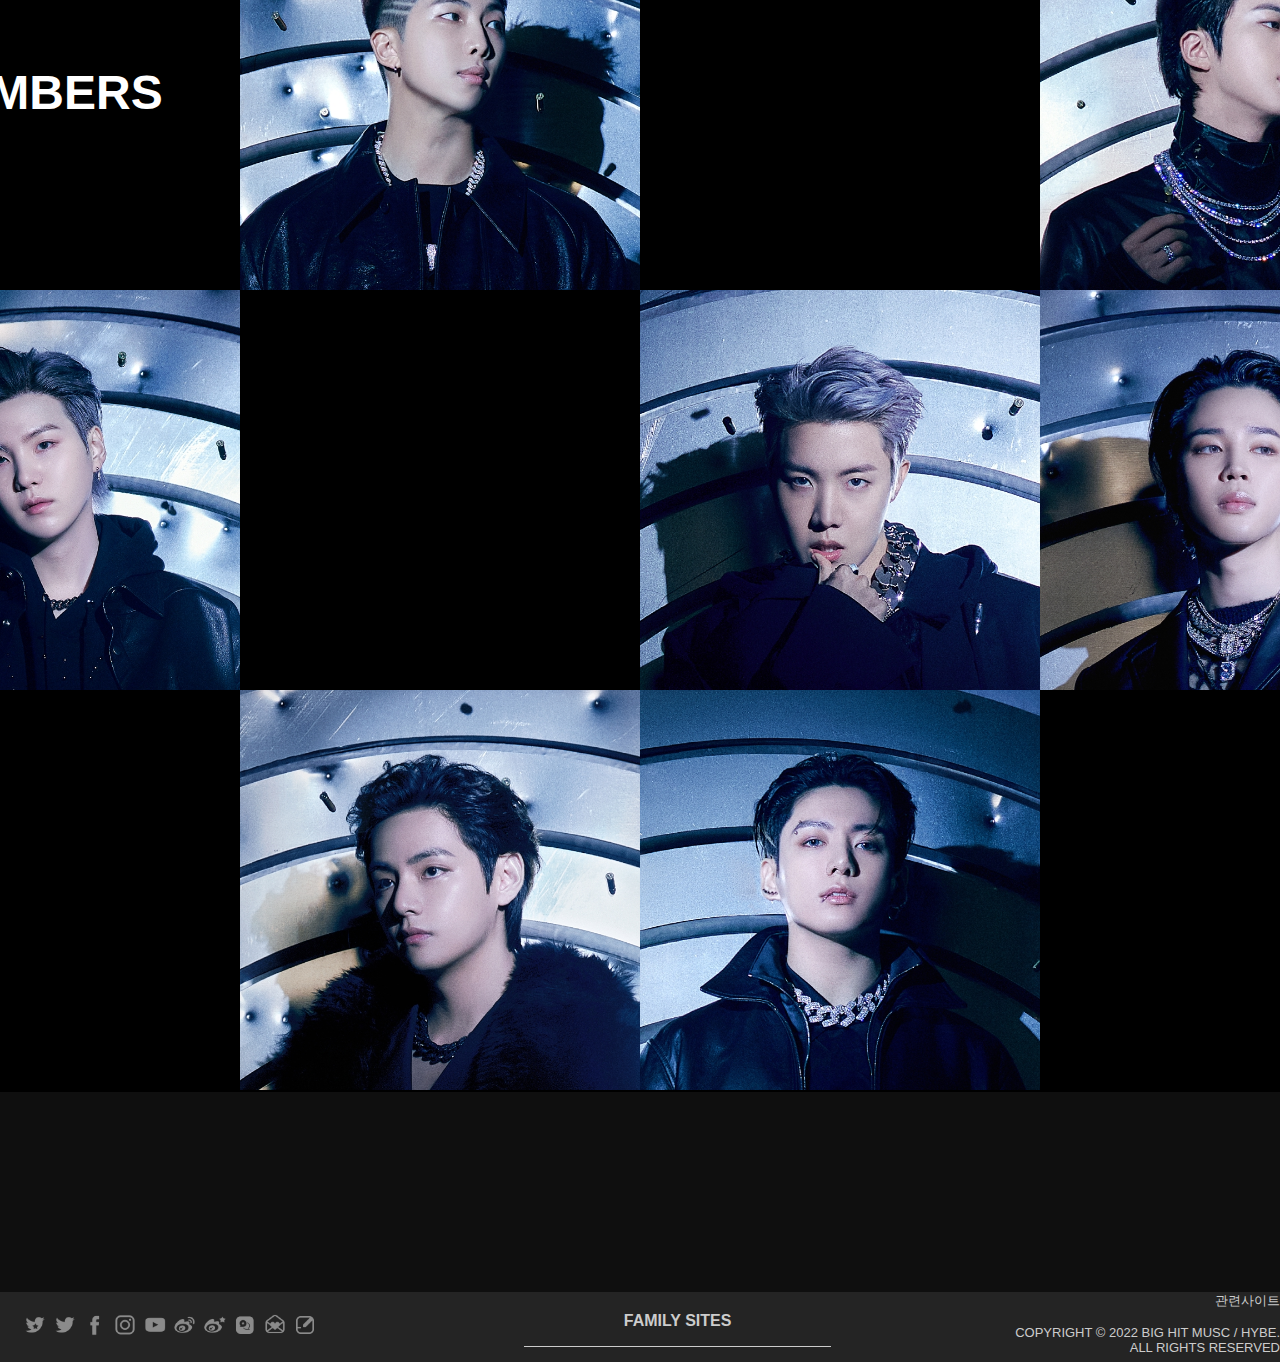
==== commit 2a7df91b: "완성" ====
--- a/BTS/Profile/index.html
+++ b/BTS/Profile/index.html
@@ -223,26 +223,58 @@
         <!-- footer -->
         <div class="footer">
             <footer>
+                <div class="footerbox">
+
+                </div>
                 <div class="footer_wrap">
                     <div class="social">
                         <ul>
-                            <li><a></a></li>
-                            <li><a></a></li>
-                            <li><a></a></li>
-                            <li><a></a></li>
-                            <li><a></a></li>
-                            <li><a></a></li>
-                            <li><a></a></li>
-                            <li><a></a></li>
-                            <li><a></a></li>
-                            <li><a></a></li>
+                            <li><a href="https://twitter.com/i/flow/login?redirect_after_login=%2FBTS_bighit">
+                                <img src="../img/twitter-star.png" alt="빅히트트위터">
+                            </a></li>
+                            <li><a href="https://twitter.com/i/flow/login?redirect_after_login=%2FBTS_twt%2F">
+                                <img src="../img/twitter.png" alt="BTS공식트위터">
+                            </a></li>
+                            <li><a href="https://www.facebook.com/bangtan.official">
+                                <img src="../img/facebook.png" alt="BTS_facebook">
+                            </a></li>
+                            <li><a href="https://www.instagram.com/bts.bighitofficial/">
+                                <img src="../img/insta.png" alt="BTS_insta">
+                            </a></li>
+                            <li><a href="https://www.youtube.com/user/BANGTANTV">
+                                <img src="../img/youtube.png" alt="BTS_youtube">
+                            </a></li>
+                            <li><a href="https://www.weibo.com/BTSbighit">
+                                <img src="../img/weibo.png" alt="웨이보공식">
+                            </a></li>
+                            <li><a href="https://www.weibo.com/BTSmembers">
+                                <img src="../img/weibo-member.png" alt="웨이보멤버">
+                            </a></li>
+                            <li><a href="https://weverse.onelink.me/qt3S/cbdb15ca">
+                                <img src="../img/weverse.png" alt="weverse">
+                            </a></li>
+                            <li><a href="http://cafe.daum.net/BANGTAN">
+                                <img src="../img/cafe.png" alt="daumcafe">
+                            </a></li>
+                            <li><a href="https://btsblog.ibighit.com/">
+                                <img src="../img/blog.png" alt="btsblog">
+                            </a></li>
                         </ul>
                     </div>
                     <div class="family_sites">
-
+                        <div class="family-inner">
+                            <div class="fnu">
+                                <button type="button">
+                                    FAMILY SITES
+                                </button>
+                                
+                            </div>
+                        </div>
                     </div>
                     <div class="copyright">
-
+                        관련사이트<br><br>
+                        COPYRIGHT © 2022 BIG HIT MUSC / HYBE. <br>
+                        ALL RIGHTS RESERVED
                     </div>
                 </div>
             </footer>
--- a/BTS/Profile/prorfile.css
+++ b/BTS/Profile/prorfile.css
@@ -7,7 +7,7 @@
     font-family: 'Noto Sans KR', sans-serif;
 }
 .wrapper{
-    background: rgba(0, 0, 0, 0.90);
+    background: rgba(15, 15, 15, 1);
 }
 /* header style */
 .wrapper.header {
@@ -166,4 +166,61 @@
     font-size: 3em;
 }
 
-/*  */+/* footer */
+.wrapper .footer {
+    width: 100%;
+    height: 270px;
+    background: rgba(0, 0, 0, 0.90);
+}
+.wrapper .footer .footerbox {
+    width: 100%;
+    height: 200px;
+    background: rgba(15, 15, 15, 1);
+}
+.wrapper .footer .footer_wrap {
+    width: 100%;
+    height: 70px;
+    background: rgba(40, 40, 40, 0.9);
+
+    display: flex;
+    flex-direction: row;
+    justify-content: space-between;
+}
+.wrapper .footer .footer_wrap .social ul{
+    height: 100%;
+    display: flex;
+    justify-content: center;
+    align-items: center;
+    padding: 20px;
+}
+.wrapper .footer .footer_wrap .social ul li img {
+
+    width: 30px;
+    height: 30px;
+}
+.wrapper .footer .footer_wrap .family_sites {
+
+    border-bottom: 1px solid #ccc;
+    color: #ccc;
+    font-weight: 700;
+    padding: 5px 100px 0 100px;
+    margin: 15px;
+    
+}
+.wrapper .footer .footer_wrap .family_sites .family-inner .fnu {
+    
+    display: flex;
+    justify-content: center;
+    align-items: center;
+}
+.wrapper .footer .footer_wrap .family_sites .family-inner button{
+    opacity: 1;
+}
+.wrapper .footer .footer_wrap .family_sites .family-inner ul li{
+    opacity: 0;
+}
+.wrapper .footer .footer_wrap .copyright {
+    text-align: right;
+    font-size: 13px;
+    color: #ccc;
+}
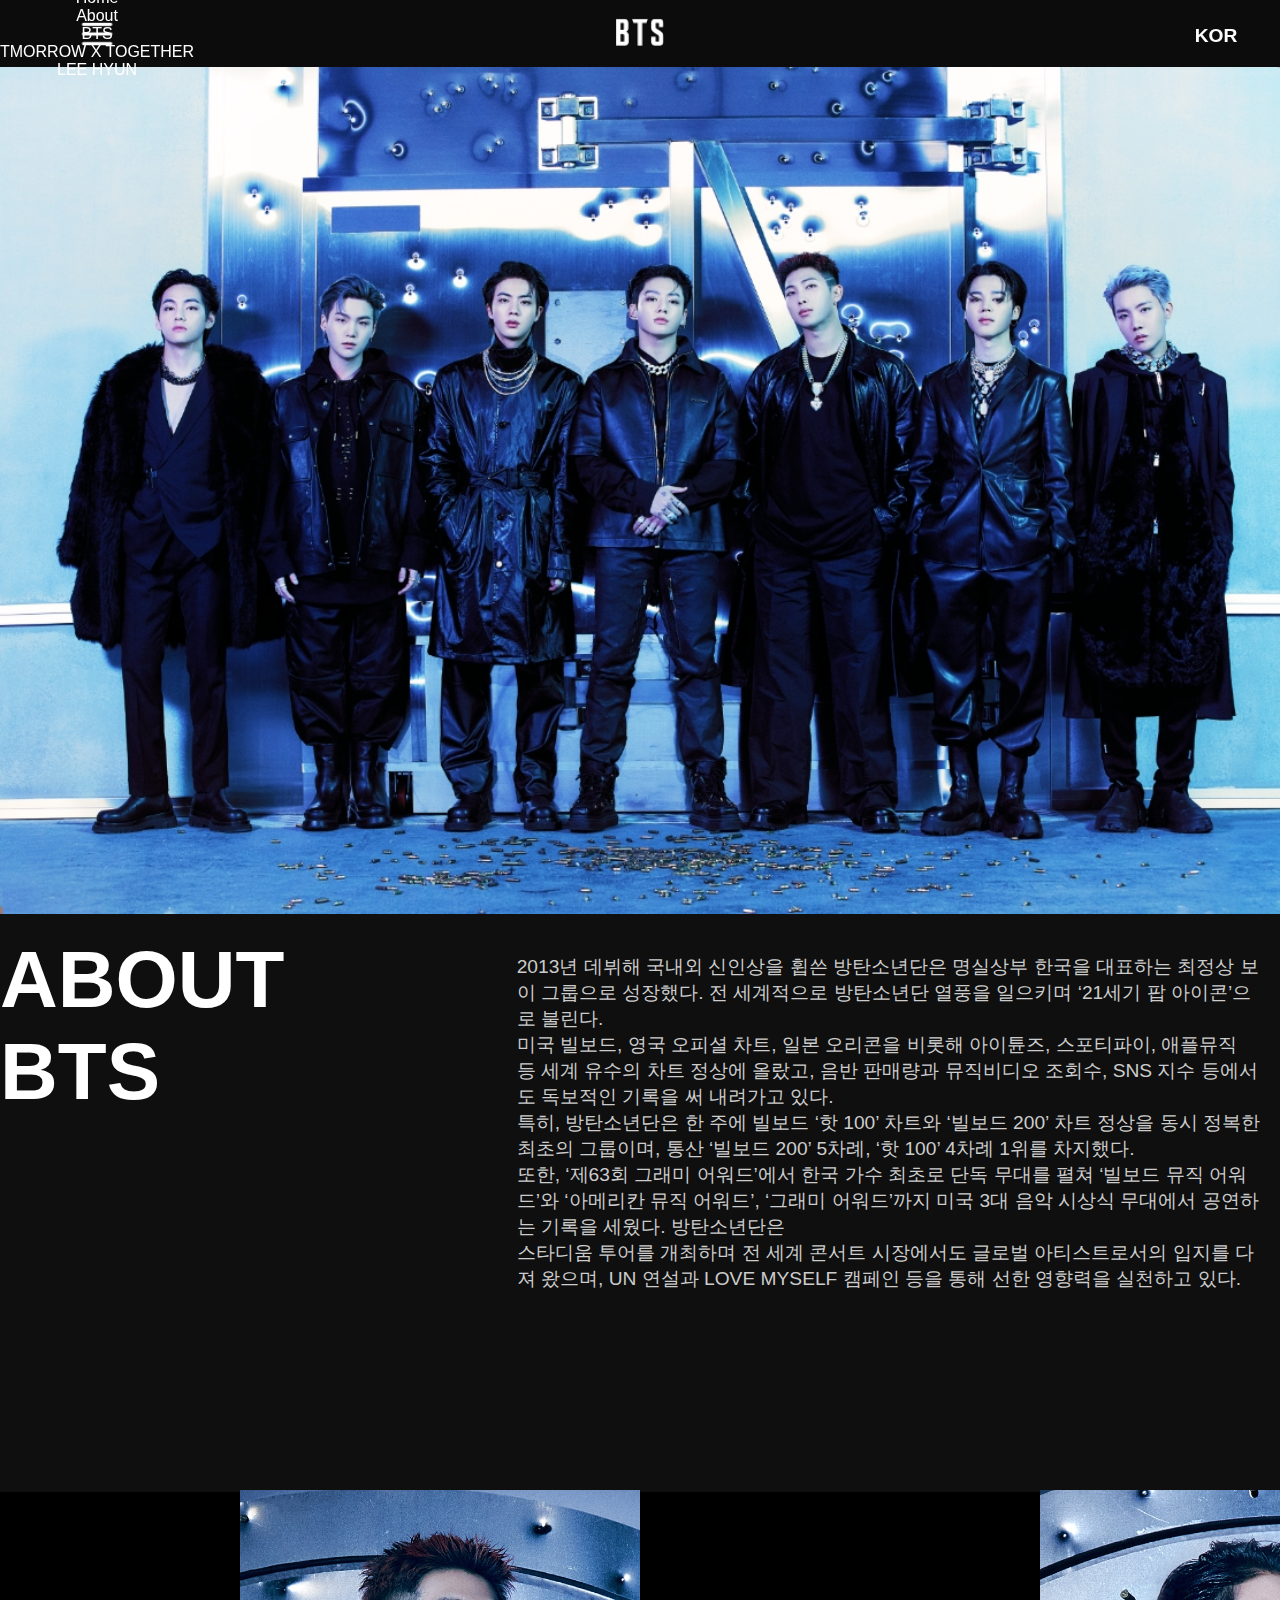
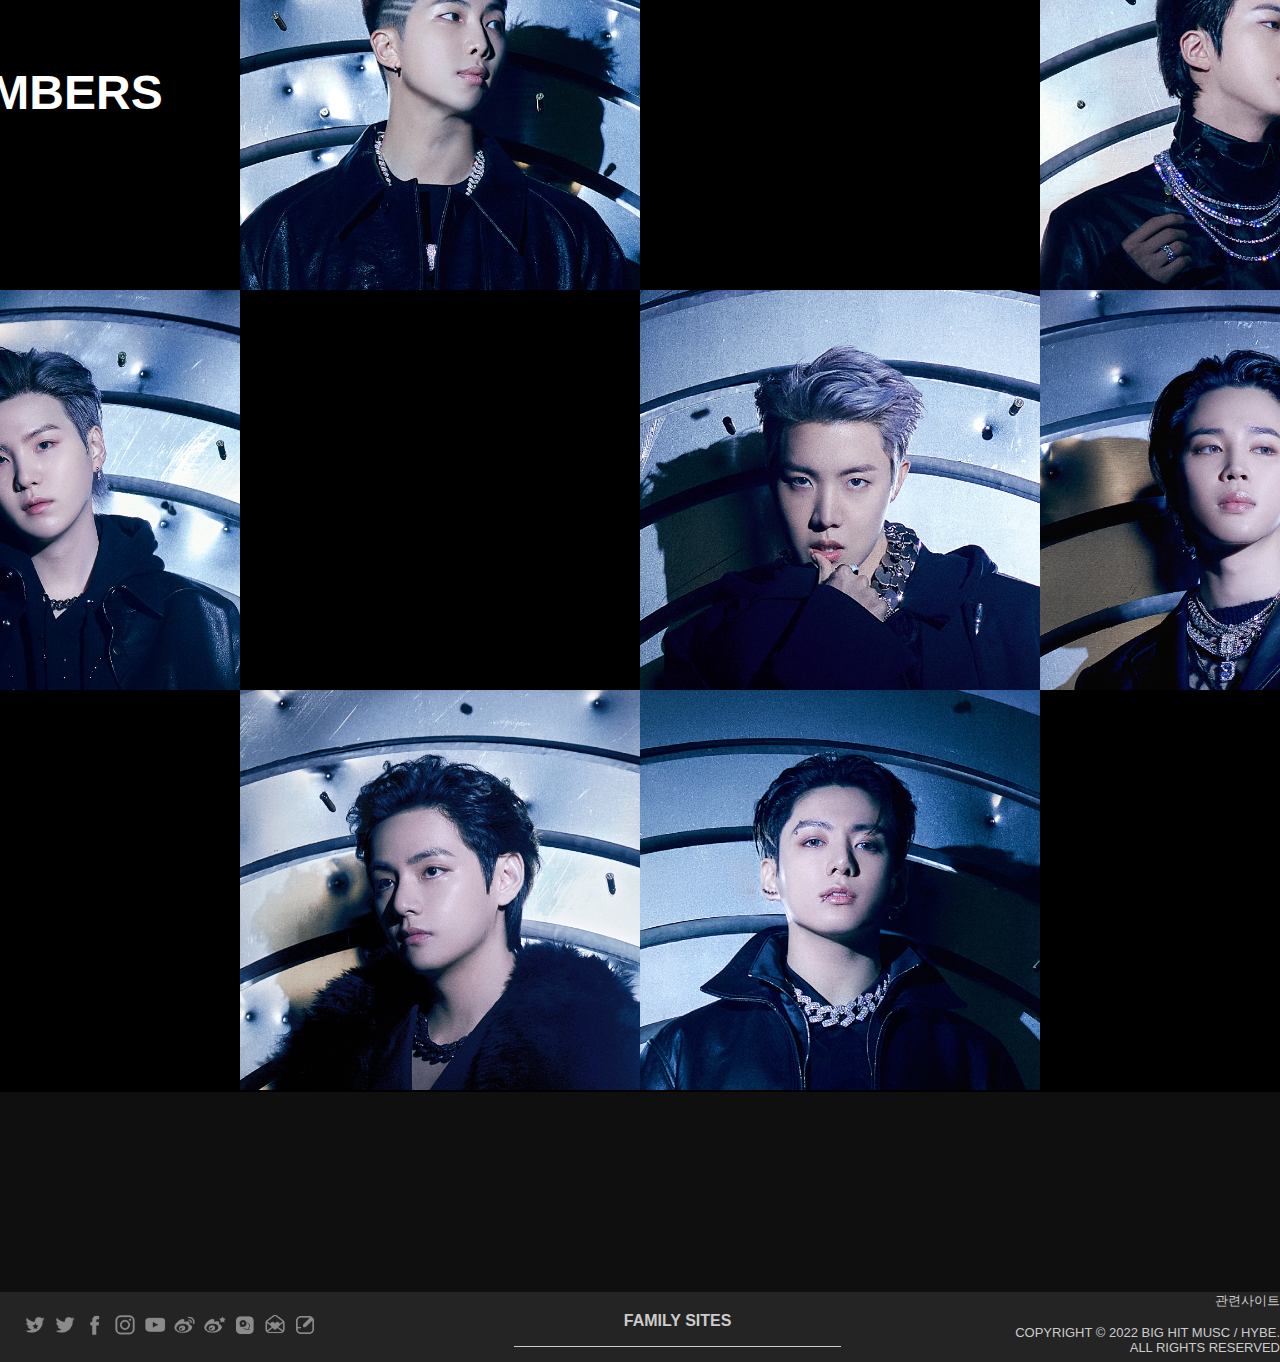
==== commit 4f3879c9: "아마진짜 완성" ====
--- a/BTS/Profile/index.html
+++ b/BTS/Profile/index.html
@@ -35,24 +35,25 @@
                         <img src="../img/bts-logo.png" alt="BTS-Logo">
                     </a>
                 </h1>
-                
                 <div class="lang-opt">
+                    KOR
                     <button type="button" class="btn-lang">
-                        <p>KOR</p>
+                        <nav class="active">
+                            <a href="#" class="kor">
+                            </a>
+                            <ul class="gnb-lang">
+                                <li><a href="active">KOR</a></li>
+                                <li><a href="#">ENG</a></li>
+                                <li><a href="#">JPN</a></li>
+                                <li><a href="#">CHN</a></li>
+                            </ul>
+                        </nav>
                     </button>
-                    <div class="lang-inner">
-                        <ul>
-                            <li><a href="active">KOR</a></li>
-                            <li><a href="#">ENG</a></li>
-                            <li><a href="#">JPN</a></li>
-                            <li><a href="#">CHN</a></li>
-                        </ul>
-                    </div>
                 </div>
             </div>
         </div>
         <main>
-            <section class="kv">
+            <section class="kv"> 
                 <div class="contents-obj">
                     <img src="../img/bts-profile.jpg" alt="BTS-Profile_Img">
                 </div>
@@ -267,7 +268,7 @@
                                 <button type="button">
                                     FAMILY SITES
                                 </button>
-                                
+                                <span class="lnr lnr-chevron-up"></span>
                             </div>
                         </div>
                     </div>
--- a/BTS/Profile/prorfile.css
+++ b/BTS/Profile/prorfile.css
@@ -36,8 +36,12 @@
     justify-content: flex-start;
     flex: 1;
 }
-.wrapper .header .header-bts .gnb:hover,
-.wrapper .header .header-bts .gnb .active .gnb-nav {
+.wrapper .header .header-bts .gnb button .active {
+    opacity: 0;
+
+}
+.wrapper .header .header-bts .gnb .active:hover,
+.wrapper .header .header-bts .gnb button .active .gnb-nav {
     opacity: 1;
     color: #fff;
 }
@@ -48,9 +52,7 @@
     background-size: 60% auto;
     z-index: 1;
 }
-.wrapper .header .header-bts .active {
-    opacity: 0;
-}
+
 .wrapper .header .header-bts .logo {
     /* border: 2px solid aqua; */
     display: flex;
@@ -60,18 +62,24 @@
 .wrapper .header .header-bts .logo img {
     height: 30px;
 }
-.wrapper .header .header-bts .lang-opt {
+.wrapper .header .header-bts .lang-opt   {
     /* border: 2px solid aqua; */
+    font-weight: 700;
+    font-size: 1.2em;
+    opacity: 1;
     display: flex;
     justify-content: flex-end;
     flex: 1;
-}
-.wrapper .header .header-bts .lang-opt p {
-    font-weight: 700;
-    color: #ccc;
-}
-.wrapper .header .header-bts .lang-opt .lang-inner {
+
+    padding-top: 70px;
+}
+.wrapper .header .header-bts .lang-opt button {
     opacity: 0;
+}
+.wrapper .header .header-bts .lang-opt button p:hover,
+.wrapper .header .header-bts .lang-opt .active .gnb-lang{
+    opacity: 1;
+    color: #fff;
 }
 .wrapper main .kv {
     display: flex;
@@ -203,7 +211,7 @@
     border-bottom: 1px solid #ccc;
     color: #ccc;
     font-weight: 700;
-    padding: 5px 100px 0 100px;
+    padding: 5px 10px 0 110px;
     margin: 15px;
     
 }
@@ -215,6 +223,9 @@
 }
 .wrapper .footer .footer_wrap .family_sites .family-inner button{
     opacity: 1;
+}
+.wrapper .footer .footer_wrap .family_sites .family-inner span{
+    padding-left: 100px;
 }
 .wrapper .footer .footer_wrap .family_sites .family-inner ul li{
     opacity: 0;
